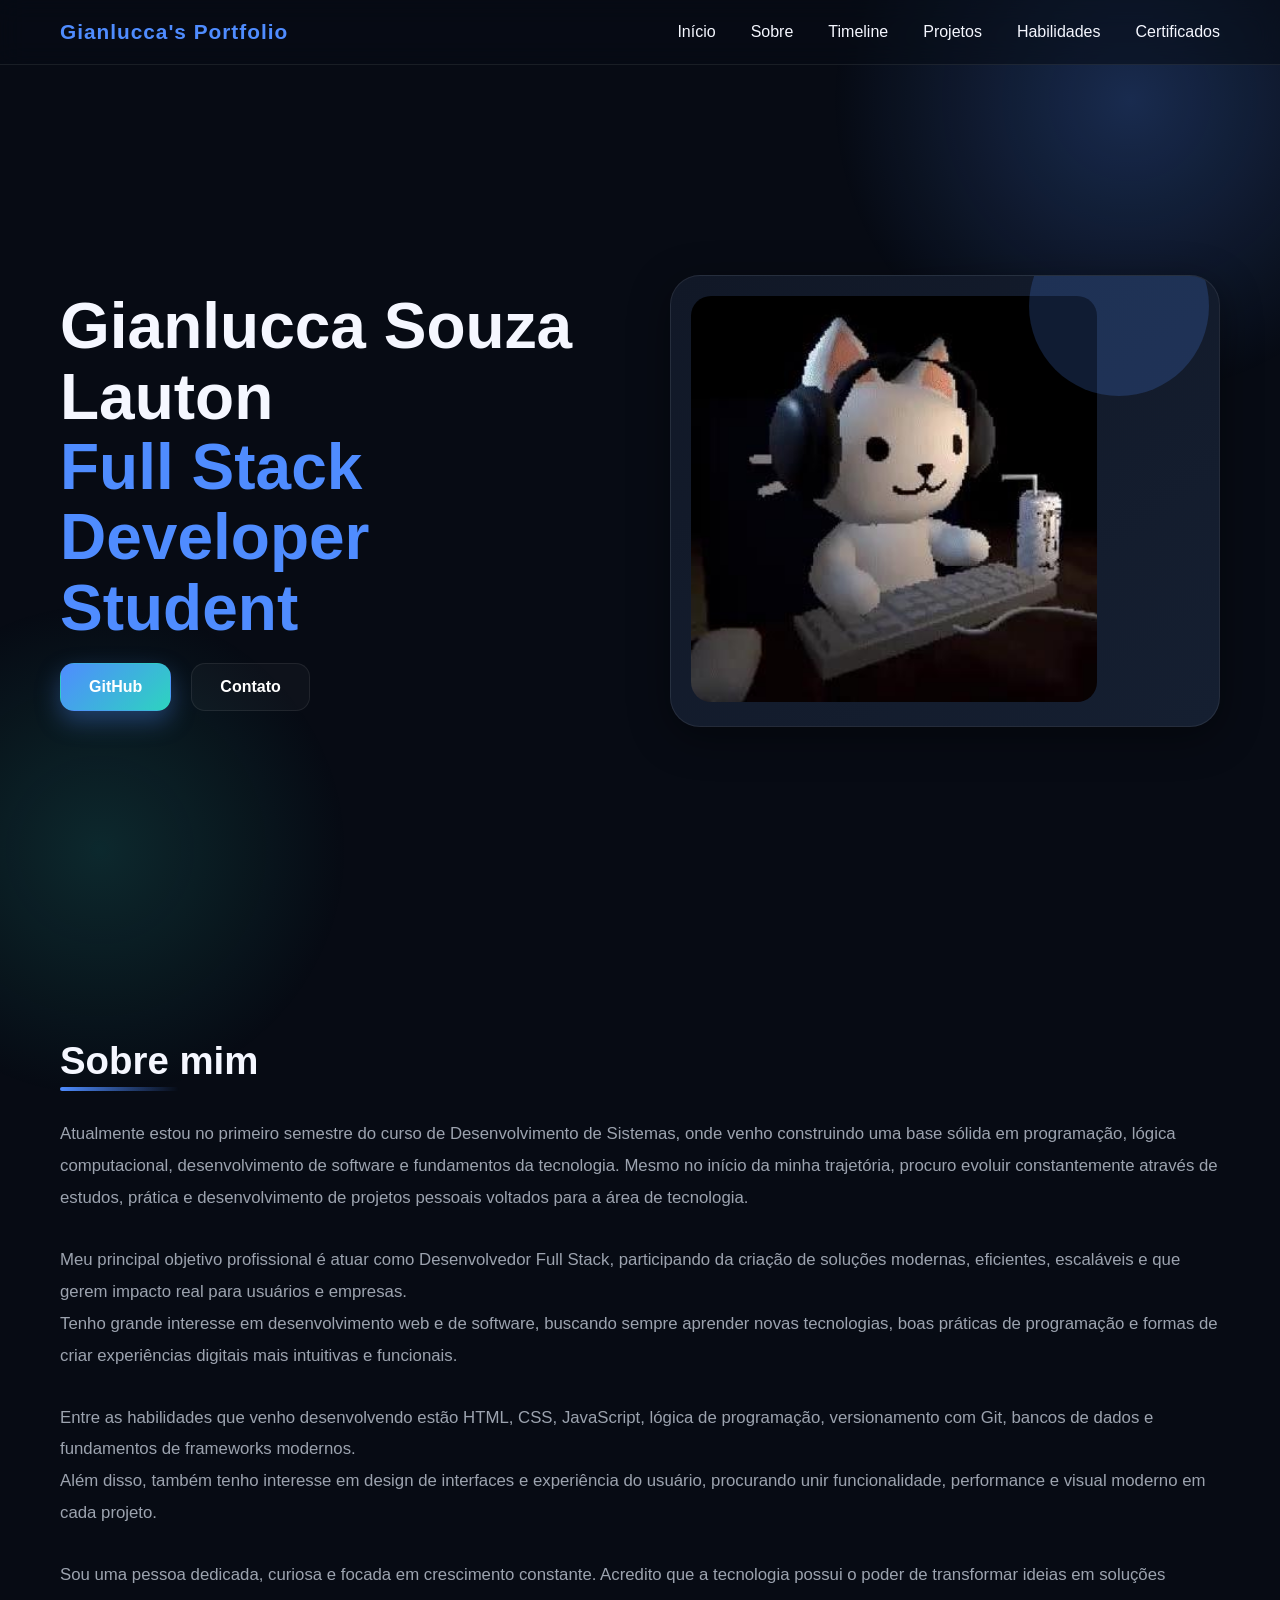
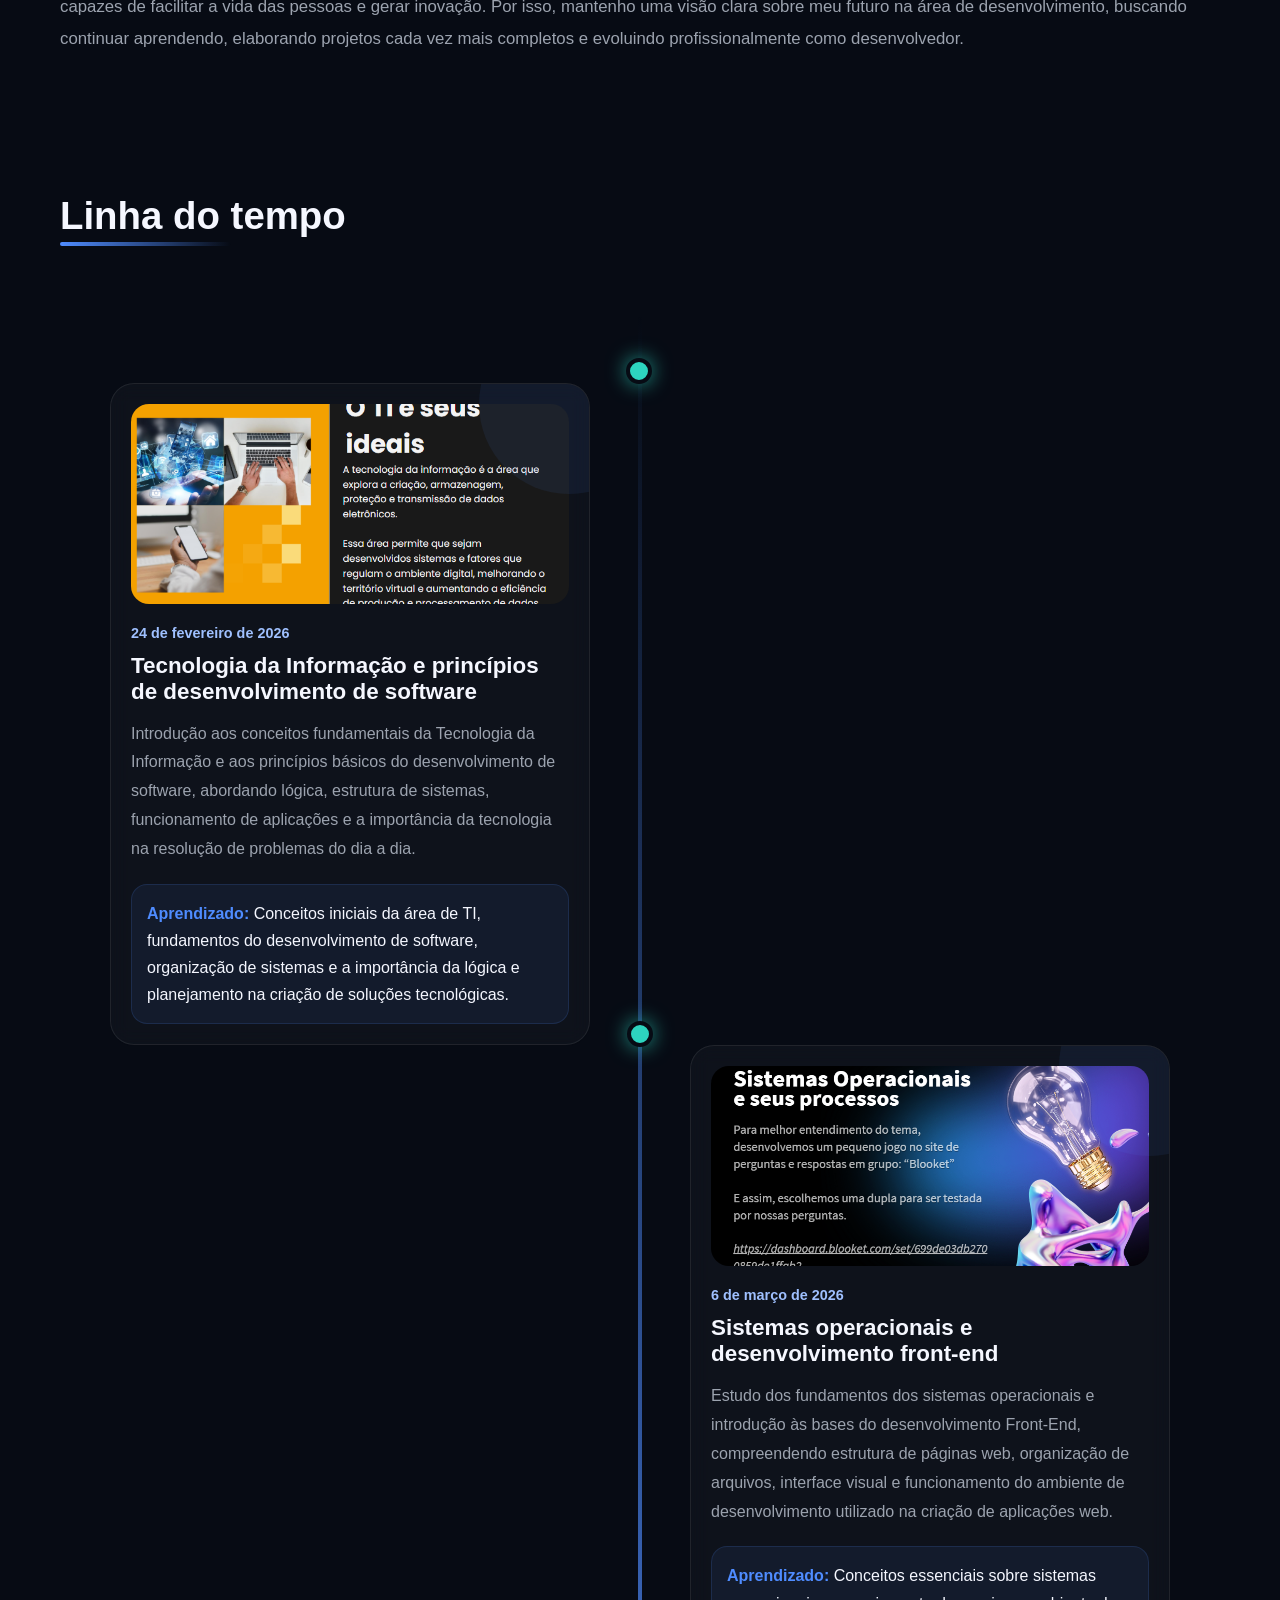
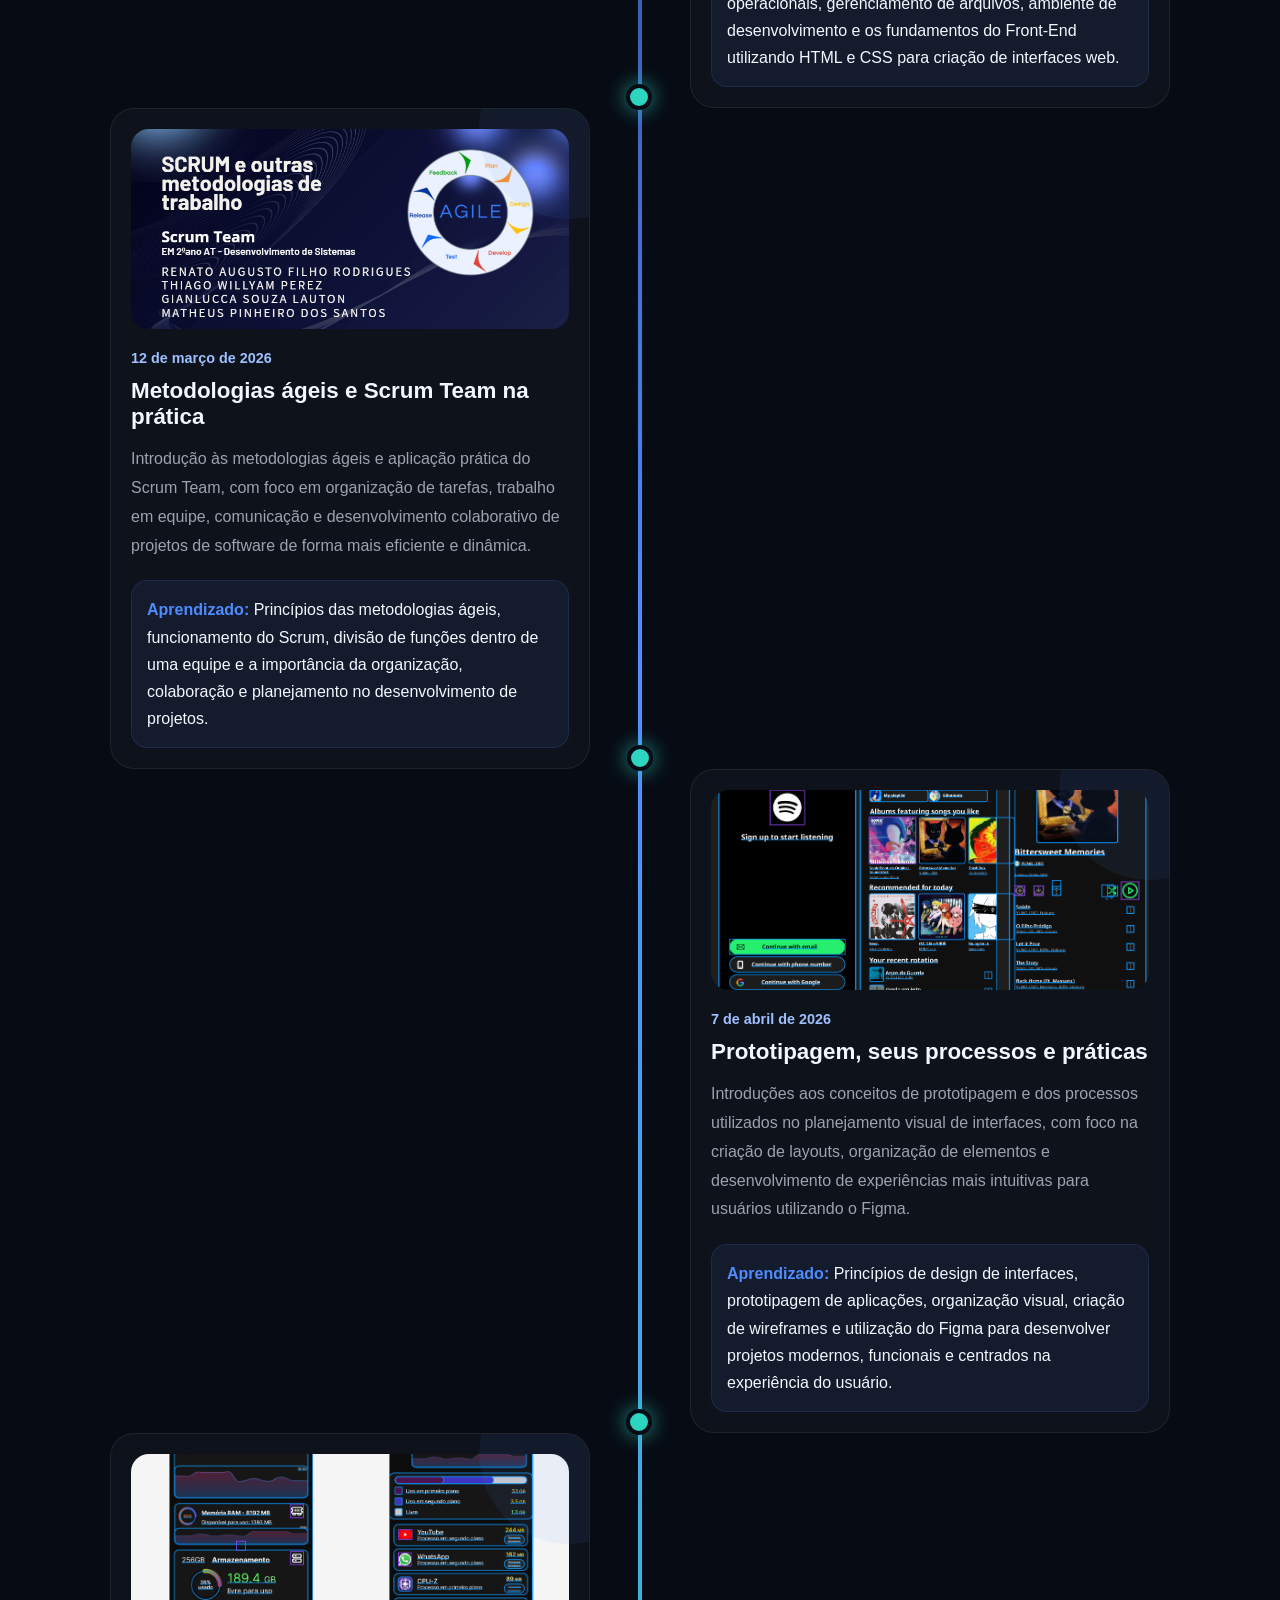
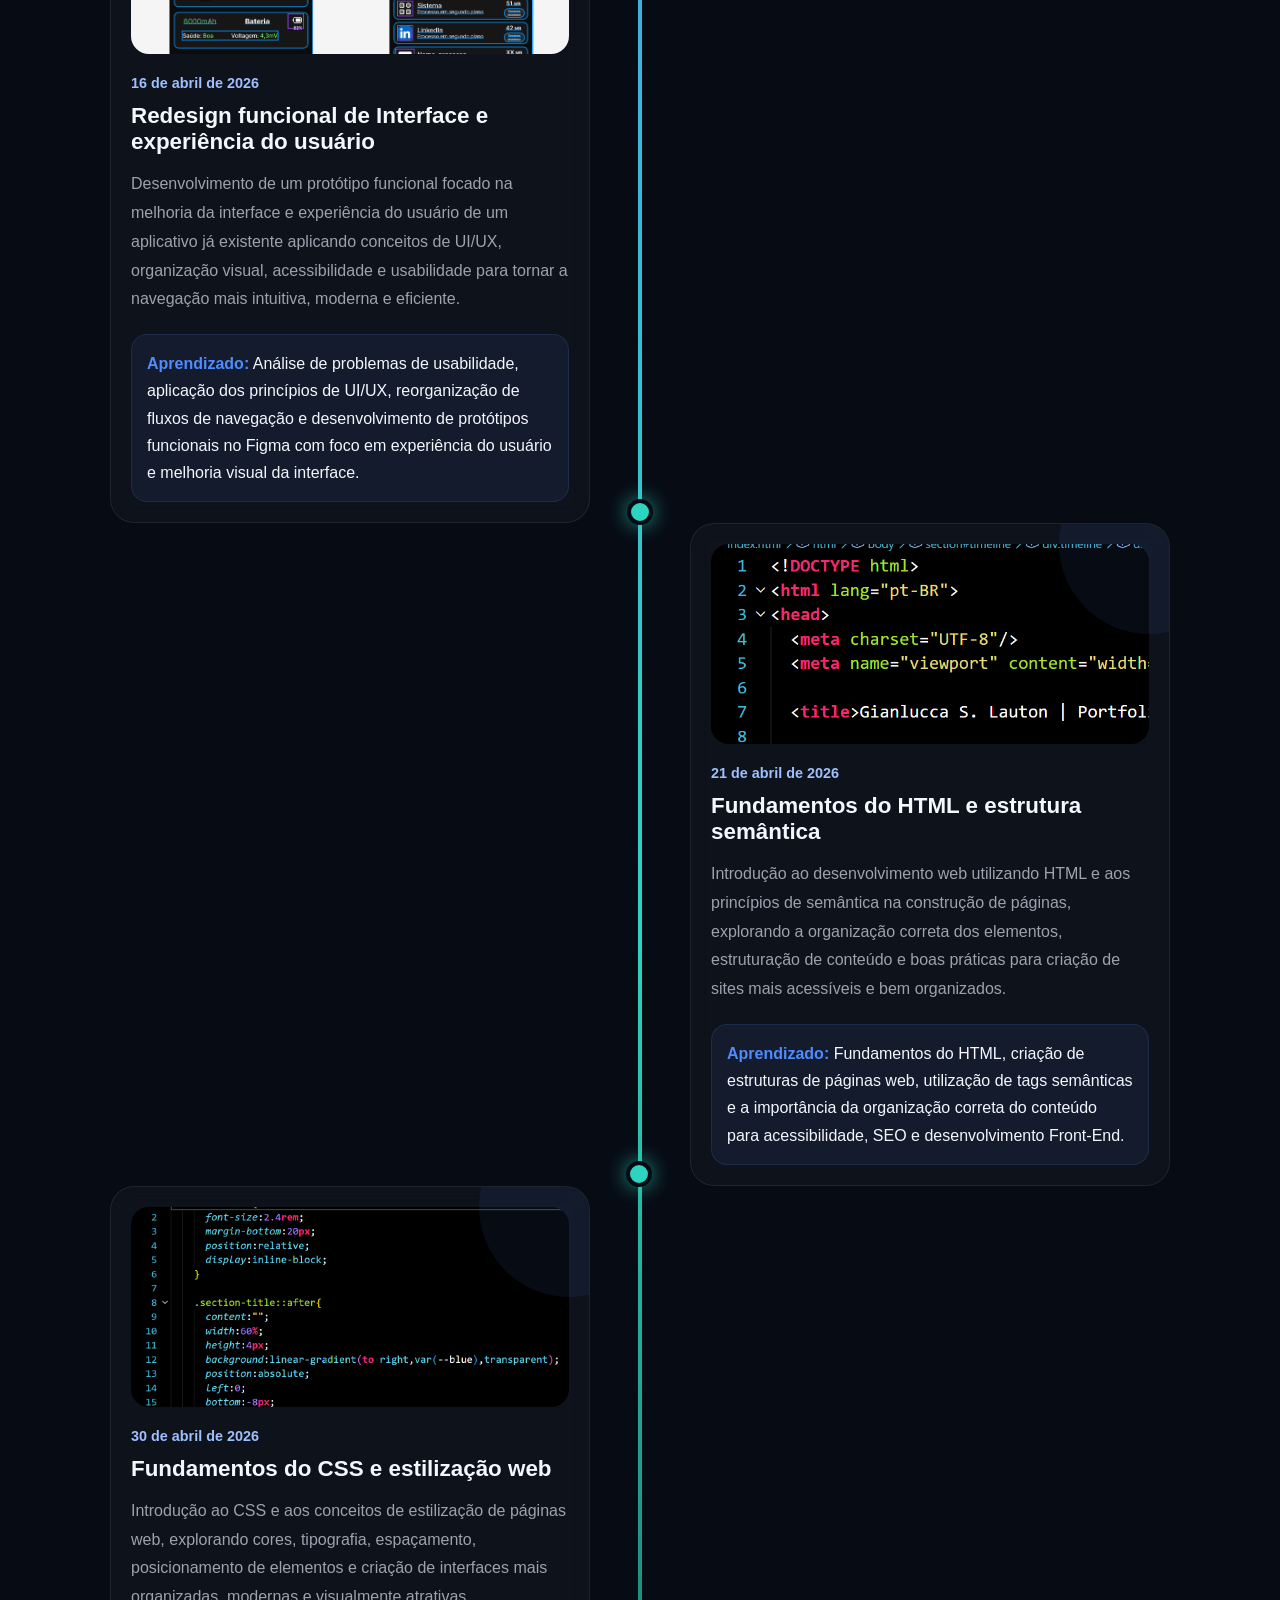
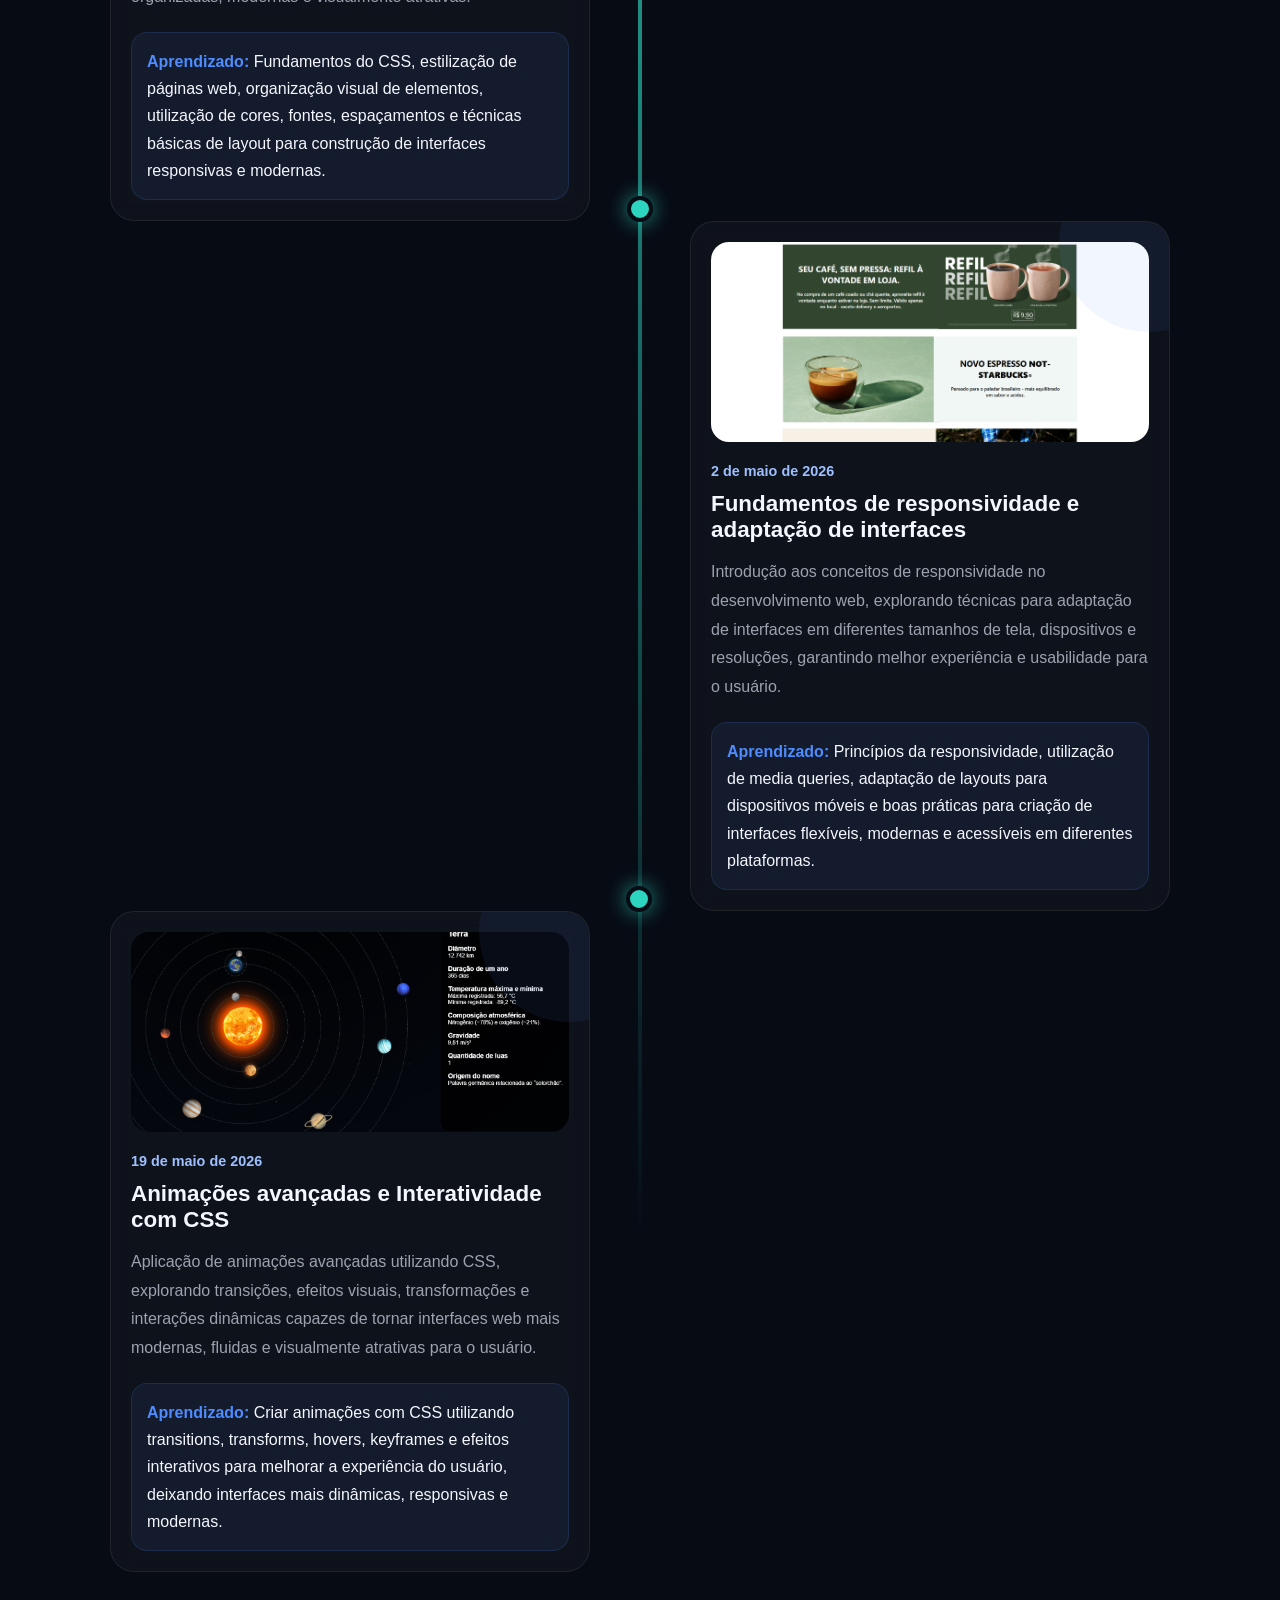
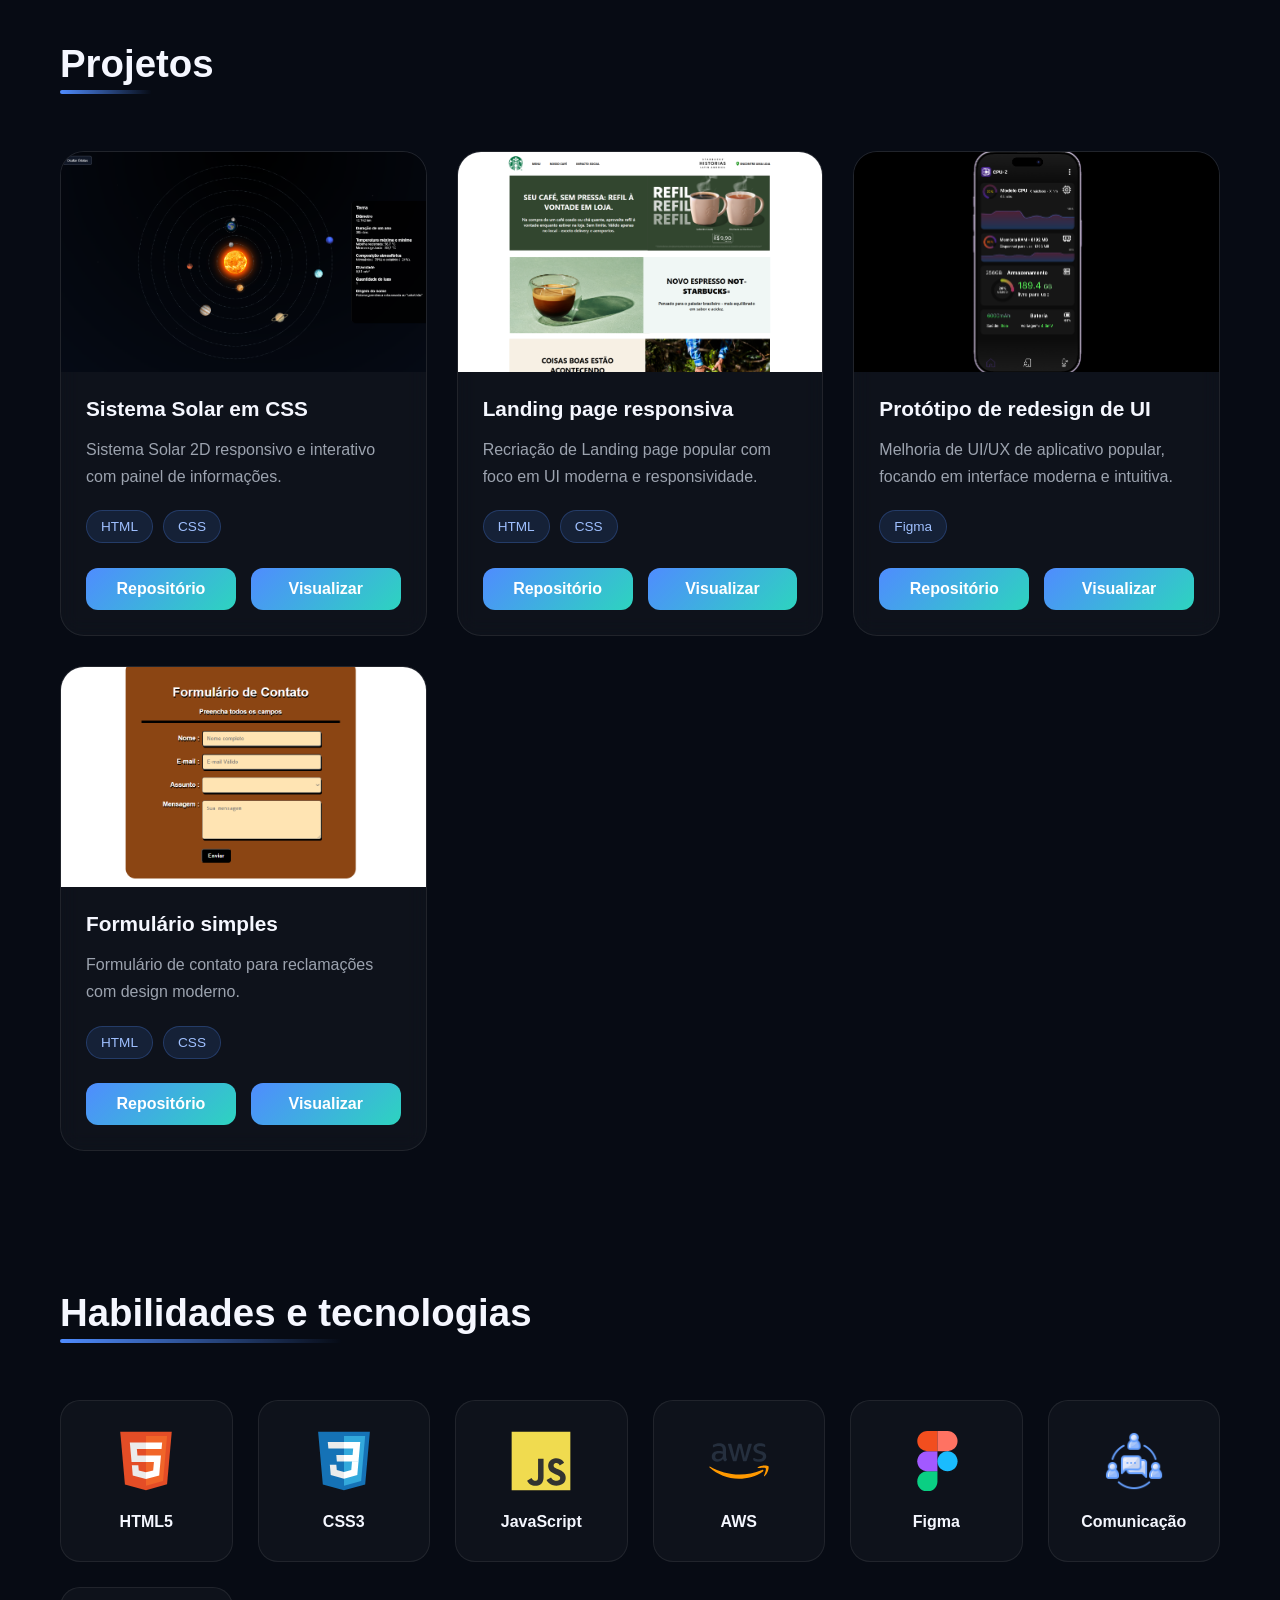
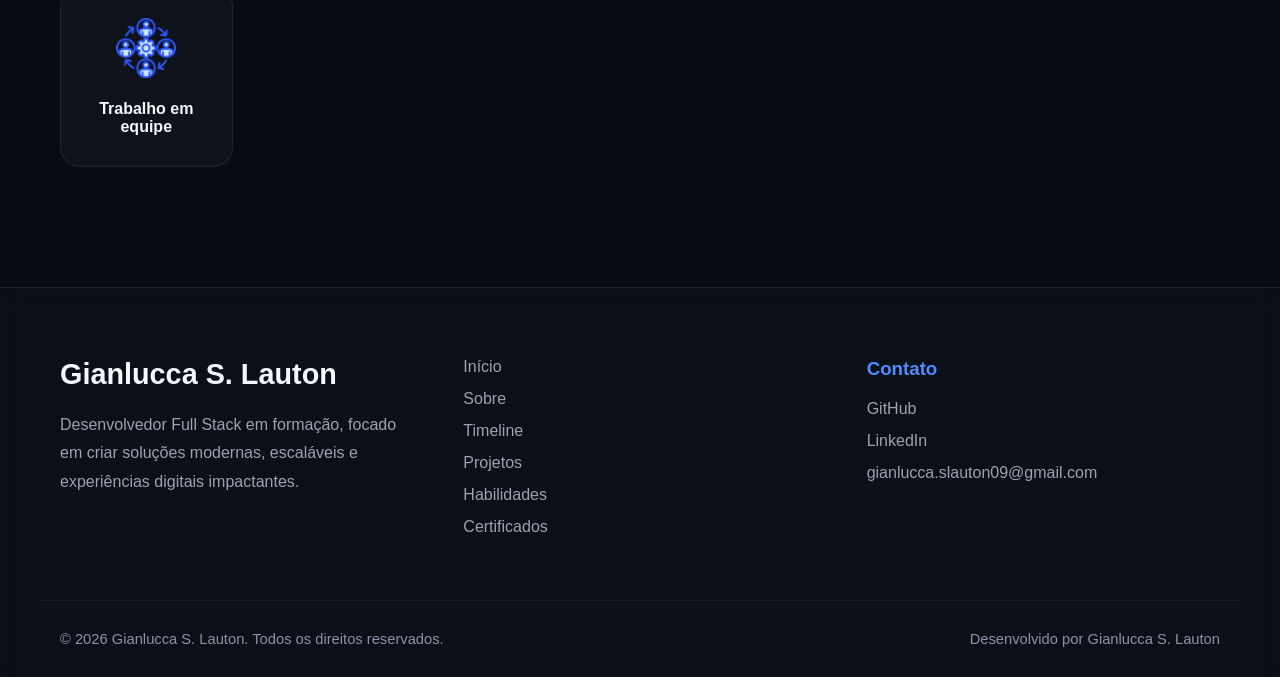
==== index.html @ 47b0300a "Add files via upload" ====
<!DOCTYPE html>
<html lang="pt-BR">
<head>
  <meta charset="UTF-8"/>
  <meta name="viewport" content="width=device-width, initial-scale=1.0" />

  <title>Gianlucca S. Lauton | Portfolio</title>


  <link rel="stylesheet" href="./css/style.css">

  <link rel="stylesheet" href="./css/about.css">
    <link rel="stylesheet" href="./css/animation.css">
      <link rel="stylesheet" href="./css/header.css">
        <link rel="stylesheet" href="./css/hero.css">
          <link rel="stylesheet" href="./css/timeline.css">
            <link rel="stylesheet" href="./css/footer.css">


  <link rel="shortcut icon" href="icons/favicon.ico" type="image/x-icon">


</head>
<body>

  <header>
    <nav>
      <div class="logo">Gianlucca's Portfolio</div>

      <div class="menu">
        <a href="#inicio">Início</a>
        <a href="#sobre">Sobre</a>
        <a href="#timeline">Timeline</a>
        <a href="#projetos">Projetos</a>
        <a href="#skills">Habilidades</a>
        <a href="./pages/certificates.html">Certificados</a>
      </div>

    </nav>

  </header>



  <section class="hero" id="inicio">

    <div class="hero-text">
      <h1>
        Gianlucca Souza Lauton
        <br>
        <span>Full Stack Developer Student</span>
      </h1>


      <div class="buttons">
        <a href="https://github.com/gianlucca-slauton" target="_blank" class="btn primary">GitHub</a>
        <a href="https://www.linkedin.com/in/gianlucca-souza-lauton" target="_blank" class="btn secondary">Contato</a>
      </div>
    </div>

    <div class="hero-card">
      <img src="./images/profile.jpg" alt="Profile">
    </div>

  </section>

 


  <section class="about" id="sobre">

    <h2 class="section-title">Sobre mim</h2>

    <p>
Atualmente estou no primeiro semestre do curso de Desenvolvimento de Sistemas,
onde venho construindo uma base sólida em programação, lógica computacional,
desenvolvimento de software e fundamentos da tecnologia.
Mesmo no início da minha trajetória, procuro evoluir constantemente através
de estudos, prática e desenvolvimento de projetos pessoais voltados para
a área de tecnologia.
</p>

<p>
Meu principal objetivo profissional é atuar como Desenvolvedor Full Stack,
participando da criação de soluções modernas, eficientes, escaláveis e que
gerem impacto real para usuários e empresas.
<br>
Tenho grande interesse em desenvolvimento web e de software, buscando sempre
aprender novas tecnologias, boas práticas de programação e formas de criar
experiências digitais mais intuitivas e funcionais.
</p>

<p>
Entre as habilidades que venho desenvolvendo estão HTML, CSS, JavaScript,
lógica de programação, versionamento com Git, bancos de dados e fundamentos
de frameworks modernos.
<br>
Além disso, também tenho interesse em design de interfaces e experiência
do usuário, procurando unir funcionalidade, performance e visual moderno
em cada projeto.
</p>

<p>
Sou uma pessoa dedicada, curiosa e focada em crescimento constante.
Acredito que a tecnologia possui o poder de transformar ideias em soluções
capazes de facilitar a vida das pessoas e gerar inovação.
Por isso, mantenho uma visão clara sobre meu futuro na área de desenvolvimento, buscando
continuar aprendendo, elaborando projetos cada vez mais completos
e evoluindo profissionalmente como desenvolvedor.
</p>

  </section>


<section id="timeline">

  <h2 class="section-title">Linha do tempo</h2>

  <div class="timeline">


    <!-- EVENTO 1 -->
    <div class="timeline-item left">

      <div class="timeline-content">

        <div class="timeline-image">
          <img src="./images/timeline-1.png" alt="Evento">
        </div>

        <span class="timeline-date">
          24 de fevereiro de 2026
        </span>

        <h3>
          Tecnologia da Informação e princípios de desenvolvimento de software
        </h3>

        <p>
    Introdução aos conceitos fundamentais da Tecnologia da Informação e aos
princípios básicos do desenvolvimento de software, abordando lógica,
estrutura de sistemas, funcionamento de aplicações e a importância da
tecnologia na resolução de problemas do dia a dia.
        </p>

        <div class="timeline-learned">
          <strong>Aprendizado:</strong>
          Conceitos iniciais da área de TI, fundamentos do
  desenvolvimento de software, organização de sistemas e a importância
  da lógica e planejamento na criação de soluções tecnológicas.
        </div>

      </div>

    </div>


    <!-- EVENTO 2 -->
    <div class="timeline-item right">

      <div class="timeline-content">

        <div class="timeline-image">
          <img src="./images/timeline-2.png" alt="Evento">
        </div>

        <span class="timeline-date">
          6 de março de 2026
        </span>

        <h3>
          Sistemas operacionais e desenvolvimento front-end
        </h3>

        <p>
Estudo dos fundamentos dos sistemas operacionais e introdução às bases do desenvolvimento Front-End, compreendendo estrutura de páginas web,
organização de arquivos, interface visual e funcionamento do ambiente de
desenvolvimento utilizado na criação de aplicações web.
        </p>

        <div class="timeline-learned">
          <strong>Aprendizado:</strong>
          Conceitos essenciais sobre sistemas operacionais, gerenciamento
  de arquivos, ambiente de desenvolvimento e os fundamentos do Front-End
  utilizando HTML e CSS para criação de interfaces web.
        </div>

      </div>

    </div>

    <!-- EVENTO 3 -->
    <div class="timeline-item left">

      <div class="timeline-content">

        <div class="timeline-image">
          <img src="./images/timeline-3.png" alt="Evento">
        </div>

        <span class="timeline-date">
          12 de março de 2026
        </span>

        <h3>
          Metodologias ágeis e Scrum Team na prática
        </h3>

        <p>
          Introdução às metodologias ágeis e aplicação prática do Scrum Team,
com foco em organização de tarefas, trabalho em equipe, comunicação e
desenvolvimento colaborativo de projetos de software de forma mais
eficiente e dinâmica.
        </p>

        <div class="timeline-learned">
          <strong>Aprendizado:</strong>
          Princípios das metodologias ágeis, funcionamento do Scrum,
  divisão de funções dentro de uma equipe e a importância da organização,
  colaboração e planejamento no desenvolvimento de projetos.
        </div>

      </div>

    </div>

    <!-- EVENTO 4 -->
    <div class="timeline-item right">

      <div class="timeline-content">

        <div class="timeline-image">
          <img src="./images/timeline-4.png" alt="Evento">
        </div>

        <span class="timeline-date">
          7 de abril de 2026
        </span>

        <h3>
          Prototipagem, seus processos e práticas
        </h3>

        <p>
          Introduções aos conceitos de prototipagem e dos processos utilizados no
planejamento visual de interfaces, com foco na criação de layouts,
organização de elementos e desenvolvimento de experiências mais intuitivas
para usuários utilizando o Figma.
        </p>

        <div class="timeline-learned">
          <strong>Aprendizado:</strong>
          Princípios de design de interfaces, prototipagem de aplicações,
  organização visual, criação de wireframes e utilização do Figma para
  desenvolver projetos modernos, funcionais e centrados na experiência
  do usuário.
        </div>

      </div>

    </div>

    <!-- EVENTO 5 -->
    <div class="timeline-item left">

      <div class="timeline-content">

        <div class="timeline-image">
          <img src="./images/timeline-5.png" alt="Evento">
        </div>

        <span class="timeline-date">
          16 de abril de 2026
        </span>

        <h3>
          Redesign funcional de Interface e experiência do usuário
        </h3>

        <p>
Desenvolvimento de um protótipo funcional focado na melhoria da interface e experiência do usuário de um aplicativo já existente aplicando conceitos
de UI/UX, organização visual, acessibilidade e usabilidade para tornar a
navegação mais intuitiva, moderna e eficiente.
        </p>

        <div class="timeline-learned">
          <strong>Aprendizado:</strong>
Análise de problemas de usabilidade, aplicação dos princípios de UI/UX,
reorganização de fluxos de navegação e desenvolvimento de protótipos funcionais no Figma com foco em experiência do usuário e melhoria visual da interface.
        </div>

      </div>

    </div>

    <!-- EVENTO 6 -->
    <div class="timeline-item right">

      <div class="timeline-content">

        <div class="timeline-image">
          <img src="./images/timeline-6.png" alt="Evento">
        </div>

        <span class="timeline-date">
          21 de abril de 2026
        </span>

        <h3>
          Fundamentos do HTML e estrutura semântica
        </h3>

        <p>
    Introdução ao desenvolvimento web utilizando HTML e aos princípios de
semântica na construção de páginas, explorando a organização correta
dos elementos, estruturação de conteúdo e boas práticas para criação
de sites mais acessíveis e bem organizados.
        </p>

        <div class="timeline-learned">
          <strong>Aprendizado:</strong>
      Fundamentos do HTML, criação de estruturas de páginas web,
  utilização de tags semânticas e a importância da organização correta
  do conteúdo para acessibilidade, SEO e desenvolvimento Front-End.
        </div>

      </div>

    </div>

    <!-- EVENTO 7 -->
    <div class="timeline-item left">

      <div class="timeline-content">

        <div class="timeline-image">
          <img src="./images/timeline-7.png" alt="Evento">
        </div>

        <span class="timeline-date">
          30 de abril de 2026
        </span>

        <h3>
          Fundamentos do CSS e estilização web
        </h3>

        <p>
          Introdução ao CSS e aos conceitos de estilização de páginas web,
explorando cores, tipografia, espaçamento, posicionamento de elementos
e criação de interfaces mais organizadas, modernas e visualmente atrativas.
        </p>

        <div class="timeline-learned">
          <strong>Aprendizado:</strong>
          Fundamentos do CSS, estilização de páginas web,
  organização visual de elementos, utilização de cores, fontes,
  espaçamentos e técnicas básicas de layout para construção de
  interfaces responsivas e modernas.
        </div>

      </div>

    </div>

    <!-- EVENTO 8 -->
    <div class="timeline-item right">

      <div class="timeline-content">

        <div class="timeline-image">
          <img src="./images/timeline-8.png" alt="Evento">
        </div>

        <span class="timeline-date">
          2 de maio de 2026
        </span>

        <h3>
          Fundamentos de responsividade e adaptação de interfaces
        </h3>

        <p>
          Introdução aos conceitos de responsividade no desenvolvimento web,
explorando técnicas para adaptação de interfaces em diferentes tamanhos
de tela, dispositivos e resoluções, garantindo melhor experiência e
usabilidade para o usuário.
        </p>

        <div class="timeline-learned">
          <strong>Aprendizado:</strong>
          Princípios da responsividade, utilização de media queries,
  adaptação de layouts para dispositivos móveis e boas práticas para
  criação de interfaces flexíveis, modernas e acessíveis em diferentes
  plataformas.
        </div>

      </div>

    </div>

  </div>


  <div class="timeline-item left">

      <div class="timeline-content">

        <div class="timeline-image">
          <img src="./images/timeline-9.png" alt="Evento">
        </div>

        <span class="timeline-date">
          19 de maio de 2026
        </span>

        <h3>
          Animações avançadas e Interatividade com CSS
        </h3>

        <p>
          Aplicação de animações avançadas utilizando CSS, explorando
transições, efeitos visuais, transformações e interações dinâmicas
capazes de tornar interfaces web mais modernas, fluidas e visualmente
atrativas para o usuário.
        </p>

        <div class="timeline-learned">
          <strong>Aprendizado:</strong>
        Criar animações com CSS utilizando transitions, transforms, hovers,
  keyframes e efeitos interativos para melhorar a experiência do usuário,
  deixando interfaces mais dinâmicas, responsivas e modernas.
        </div>

      </div>

    </div>

</section>







<section id="projetos">

  <h2 class="section-title">Projetos</h2>

  <div class="projects-grid">

    <!-- CARD 1 -->
    <div class="project-card">

      <div class="project-image">
        <img src="./images/sistema-solar.png" alt="Projeto">
      </div>

      <div class="project-content">
        <h3>Sistema Solar em CSS</h3>

        <p>
          Sistema Solar 2D responsivo e interativo com painel de informações.
        </p>

        <div class="project-tags">
          <span>HTML</span>
          <span>CSS</span>
        </div>

        <div class="project-buttons">
          <a href="https://github.com/gianlucca-slauton/interactive-solar-system-html-css" target="_blank">Repositório</a>
          <a href="https://gianlucca-slauton.github.io/interactive-solar-system-html-css/" target="_blank">Visualizar</a>
        </div>
      </div>

    </div>

    <!-- CARD 2 -->
    <div class="project-card">

      <div class="project-image">
        <img src="./images/landpage.png" alt="Projeto">
      </div>

      <div class="project-content">
        <h3>Landing page responsiva</h3>

        <p>
          Recriação de Landing page popular com foco em UI moderna e responsividade.
        </p>

        <div class="project-tags">
          <span>HTML</span>
          <span>CSS</span>
        </div>

        <div class="project-buttons">
          <a href="https://github.com/gianlucca-slauton/responsive-practice-landingpage-starbucks" target="_blank">Repositório</a>
          <a href="https://gianlucca-slauton.github.io/responsive-practice-landingpage-starbucks/" target="_blank">Visualizar</a>
        </div>
      </div>

    </div>

    <!-- CARD 3 -->
    <div class="project-card">

      <div class="project-image">
        <img src="./images/prototype.png" alt="Projeto">
      </div>

      <div class="project-content">
        <h3>Protótipo de redesign de UI</h3>

        <p>
          Melhoria de UI/UX de aplicativo popular, focando em interface moderna e intuitiva.
        </p>

        <div class="project-tags">

          <span>Figma</span>
        </div>

        <div class="project-buttons">
          <a href="https://github.com/gianlucca-slauton/figma-redesign-ux-cpuz-concept" target="_blank">Repositório</a>
          <a href="https://www.figma.com/proto/5Cjsw9yUqAnfqUIAmeeuTy/Recriação-CPU-Z" target="_blank">Visualizar</a>
        </div>
      </div>

    </div>


    <!-- CARD 4 -->
    <div class="project-card">

      <div class="project-image">
        <img src="./images/form.png" alt="Projeto">
      </div>

      <div class="project-content">
        <h3>Formulário simples</h3>

        <p>
          Formulário de contato para reclamações com design moderno.
        </p>

        <div class="project-tags">

          <span>HTML</span>
          <span>CSS</span>
        </div>

        <div class="project-buttons">
          <a href="https://github.com/gianlucca-slauton/formulary-exercise" target="_blank">Repositório</a>
          <a href="https://gianlucca-slauton.github.io/formulary-exercise/" target="_blank">Visualizar</a>
        </div>
      </div>

    </div>

  </div>

</section>

  


  <section id="skills">

    <h2 class="section-title">Habilidades e tecnologias</h2>

    <div class="skills-grid">

      <div class="skill-card">
        <img src="./assets/html5.svg">
        <h3>HTML5</h3>
      </div>

      <div class="skill-card">
        <img src="./assets/css3.svg">
        <h3>CSS3</h3>
      </div>

      <div class="skill-card">
        <img src="./assets/javascript.svg">
        <h3>JavaScript</h3>
      </div>

    
      <div class="skill-card">
        <img src="./assets/aws.svg">
        <h3>AWS</h3>
      </div>

      <div class="skill-card">
        <img src="./assets/figma.svg">
        <h3>Figma</h3>
      </div>

      <div class="skill-card">
        <img src="./assets/communication.png">
        <h3>Comunicação</h3>
      </div>

      <div class="skill-card">
        <img src="./assets/teamwork.png">
        <h3>Trabalho em equipe</h3>
      </div>

    </div>

  </section>



  <!-- FOOTER -->

<footer class="footer">

  <div class="footer-container">

    <!-- ESQUERDA -->

    <div class="footer-brand">

      <h2>
        Gianlucca S. Lauton
      </h2>

      <p>
        Desenvolvedor Full Stack em formação,
        focado em criar soluções modernas,
        escaláveis e experiências digitais
        impactantes.
      </p>

    </div>

    <!-- LINKS -->

    <div class="footer-links">


      <a href="#inicio">Início</a>
      <a href="#sobre">Sobre</a>
      <a href="#timeline">Timeline</a>
      <a href="#projetos">Projetos</a>
      <a href="#skills">Habilidades</a>
      <a href="./pages/certificates.html">Certificados</a>

    </div>

    <!-- CONTATO -->

    <div class="footer-contact">

      <h3>
        Contato
      </h3>

      <a href="https://github.com/gianlucca-slauton" target="_blank">
        GitHub
      </a>

      <a href="https://www.linkedin.com/in/gianlucca-souza-lauton/" target="_blank">
        LinkedIn
      </a>

      <a href="mailto:gianlucca.slauton09@gmail.com" target="_blank">
        gianlucca.slauton09@gmail.com
      </a>


    </div>

  </div>

  <!-- COPYRIGHT -->

  <div class="footer-bottom">

    <p>
      © 2026 Gianlucca S. Lauton.
      Todos os direitos reservados.
    </p>

    <p>
      Desenvolvido por Gianlucca S. Lauton
    </p>

  </div>

</footer>


</body>
</html>
---- css/style.css ----
*{
      margin:0;
      padding:0;
      box-sizing:border-box;
      scroll-behavior:smooth;
  
    }

    body{
      scroll-behavior:smooth;
    }

    :root{
      --bg:#070b14;
      --card:#111827;
      --card2:#151f31;
      --text:#f5f7ff;
      --gray:#9ca3af;
      --blue:#4f8cff;
      --cyan:#2dd4bf;
      --border:#ffffff14;
      --shadow:0 10px 40px #00000066;
    }

    body{
      font-family: Arial, Helvetica, sans-serif;
      background: var(--bg);
      color: var(--text);
      overflow-x:hidden;
    }




    




    /* RESPONSIVE */

    @media(max-width:900px){

      .hero{
        grid-template-columns:1fr !important;
      }

      .hero-text h1{
        margin-top:20%;
        font-size:2.5rem !important;
      }

      .menu{
        gap:5% !important;
        font-size:.8rem !important;
      }

     .logo{
        display:none;
      }


        .timeline{
    width:100%;
    display:flex;
    flex-direction:column;
    align-items:center;
    gap:22px;
    position:relative;
    padding:20px 0;
  }

  /* linha no fundo */
  .timeline::before{
    content:"";
    position:absolute;
    top:0;
    left:50%;
    transform:translateX(-50%);
    width:2px;
    height:100%;
    background:linear-gradient(
      to bottom,
      transparent,
      var(--blue),
      var(--cyan),
      transparent
    );
    opacity:.5;
    z-index:0;
  }

  /* RESET TOTAL DOS ITEMS */
  .timeline-item,
  .timeline-item.left,
  .timeline-item.right{
    position:relative;
    width:100%;
    left:0 !important;
    padding:0;
    margin:0;
    display:flex;
    justify-content:center;
  }

  /* remove bolinhas antigas */
  .timeline-item::after{
    display:none !important;
  }

  /* CARD */
  .timeline-content{
    width:min(92%, 420px);
    padding:18px;
    border-radius:18px;
    position:relative;
    z-index:2;

    background:rgba(255,255,255,.04);
    border:1px solid rgba(255,255,255,.08);

    backdrop-filter:blur(10px);

    overflow:hidden;
  }

  /* imagem */
  .timeline-image{
    width:100%;
    height:140px;
    border-radius:14px;
    overflow:hidden;
    margin-bottom:15px;
  }

  .timeline-image img{
    width:100%;
    height:100%;
    object-fit:cover;
    display:block;
  }

  /* data */
  .timeline-date{
    font-size:.75rem;
    display:block;
    margin-bottom:10px;
  }

  /* titulo */
  .timeline-content h3{
    font-size:1.1rem;
    line-height:1.3;
    margin-bottom:12px;

    word-break:break-word;
  }

  /* descrição */
  .timeline-content p{
    font-size:.92rem;
    line-height:1.6;
    margin-bottom:15px;

    word-break:break-word;
  }

  /* aprendido */
  .timeline-learned{
    padding:12px;
    font-size:.88rem;
    line-height:1.5;
    border-radius:14px;
  }
    }
---- css/about.css ----
.section-title{
      font-size:2.4rem;
      margin-bottom:5px;
      padding-top:12%;
      position:relative;
      display:inline-block;
    }

    .section-title::after{
      content:"";
      width:60%;
      height:4px;
      background:linear-gradient(to right,var(--blue),transparent);
      position:absolute;
      left:0;
      bottom:-8px;
      border-radius:20px;
    }

    .about p{
      color:var(--gray);
      line-height:1.9;
      margin-top:30px;
      font-size:1.05rem;
    }

    /* PROJETOS */


.projects-grid{
  margin-top:60px;
  display:grid;
  grid-template-columns:repeat(auto-fit,minmax(320px,1fr));
  gap:30px;
}

.project-card{
  background:#ffffff08;
  border:1px solid var(--border);
  border-radius:24px;
  overflow:hidden;
  transition:.4s;
  position:relative;
  backdrop-filter:blur(10px);
}

.project-card:hover{
  transform:translateY(-12px);
  border-color:#4f8cff73;
  box-shadow:0 20px 40px #00000059;
}

.project-image{
  overflow:hidden;
  height:220px;
}

.project-image img{
  width:100%;
  height:100%;
  object-fit:cover;
  transition:.5s;
}

.project-card:hover img{
  transform:scale(1.08);
}

.project-content{
  padding:25px;
}

.project-content h3{
  margin-bottom:15px;
  font-size:1.3rem;
}

.project-content p{
  color:var(--gray);
  line-height:1.7;
  margin-bottom:20px;
}

.project-tags{
  display:flex;
  flex-wrap:wrap;
  gap:10px;
  margin-bottom:25px;
}

.project-tags span{
  background:#4f8cff1f;
  border:1px solid #4f8cff40;
  color:#9fc0ff;
  padding:8px 14px;
  border-radius:999px;
  font-size:.85rem;
}

.project-buttons{
  display:flex;
  gap:15px;
}

.project-buttons a{
  flex:1;
  text-align:center;
  padding:12px;
  border-radius:12px;
  text-decoration:none;
  color:#ffffff;
  font-weight:700;
  transition:.3s;
  background:linear-gradient(135deg,var(--blue),var(--cyan));
}

.project-buttons a:hover{
  transform:translateY(-4px);
}


    /* SKILLS */

    .skills-grid{
      margin-top:60px;
      display:grid;
      grid-template-columns:repeat(auto-fit,minmax(150px,1fr));
      gap:25px;
    }

    .skill-card{
      background:#ffffff08;
      border:1px solid var(--border);
      border-radius:20px;
      padding:30px 20px;
      text-align:center;
      transition:.35s;
      position:relative;
      overflow:hidden;
    }

    .skill-card::before{
      content:"";
      position:absolute;
      width:100%;
      height:100%;
      background:linear-gradient(135deg, rgba(79,140,255,.1), transparent);
      left:-100%;
      top:0;
      transition:.5s;
    }

    .skill-card:hover::before{
      left:0;
    }

    .skill-card:hover{
      transform:translateY(-10px);
      border-color:#4f8cff80;
    }

    .skill-card img{
      width:60px;
      height:60px;
      margin-bottom:18px;
    }

    .skill-card h3{
      font-size:1rem;
    }
---- css/animation.css ----
body::before{
      content:"";
      position:fixed;
      width:600px;
      height:600px;
      background: radial-gradient(circle, #4f8cff40 0%, transparent 70%);
      top:-200px;
      right:-150px;
      z-index:-1;
      animation: float 8s ease-in-out infinite;
    }

    body::after{
      content:"";
      position:fixed;
      width:500px;
      height:500px;
      background: radial-gradient(circle, #2dd4bf26 0%, transparent 70%);
      bottom:-200px;
      left:-150px;
      z-index:-1;
      animation: float2 10s ease-in-out infinite;
    }

    @keyframes float{
      0%,100%{
        transform:translateY(0px);
      }
      50%{
        transform:translateY(40px);
      }
    }

    @keyframes float2{
      0%,100%{
        transform:translateY(0px);
      }
      50%{
        transform:translateY(-40px);
      }
    }





    @keyframes floatingCard{
      0%,100%{
        transform:translateY(0px);
      }
      50%{
        transform:translateY(-12px);
      }
    }

    @keyframes fadeUp{
      from{
        opacity:0;
        transform:translateY(40px);
      }
      to{
        opacity:1;
        transform:translateY(0px);
      }
    }
---- css/header.css ----
header{
      width:100%;
      position:fixed;
      top:0;
      left:0;
      backdrop-filter: blur(12px);
      background: #070b148c;
      border-bottom:1px solid var(--border);
      z-index:1000;
    }

    nav{
      max-width:1200px;
      margin:auto;
      padding:20px;
      display:flex;
      align-items:center;
      justify-content:space-between;
    }

    .logo{
      font-size:1.3rem;
      font-weight:800;
      color:var(--blue);
      letter-spacing:1px;
    }

    .menu{
      display:flex;
      gap:35px;
    }

    .menu a{
      color:var(--text);
      text-decoration:none;
      position:relative;
      transition:.3s;
    }

    .menu a::after{
      content:"";
      position:absolute;
      left:0;
      bottom:-6px;
      width:0%;
      height:2px;
      background:var(--cyan);
      transition:.3s;
    }

    .menu a:hover::after{
      width:100%;
    }

    section{
      max-width:1200px;
      margin:auto;
      padding:0px 20px;
    }
---- css/hero.css ----
.hero{
      min-height:100vh;
      display:grid;
      grid-template-columns:1fr 1fr;
      align-items:center;
      gap:60px;
      padding-top:8%;
    }

    .hero-text{
      animation: fadeUp 1s ease;
    }

    .hero-text h1{
      font-size:4rem;
      line-height:1.1;
      margin-bottom:20px;
    }

    .hero-text span{
      color:var(--blue);
    }

    .hero-text p{
      color:var(--gray);
      font-size:1.05rem;
      line-height:1.8;
      margin-bottom:35px;
    }

    .buttons{
      display:flex;
      gap:20px;
      flex-wrap:wrap;
    }

    .btn{
      padding:14px 28px;
      border-radius:14px;
      text-decoration:none;
      font-weight:700;
      transition:.35s;
      border:1px solid transparent;
    }

    .primary{
      background:linear-gradient(135deg,var(--blue),var(--cyan));
      color:#ffffff;
      box-shadow:0 10px 25px #4f8cff59;
    }

    .primary:hover{
      transform:translateY(-5px) scale(1.03);
    }

    .secondary{
      border:1px solid var(--border);
      color:#ffffff;
      background:#ffffff08;
    }

    .secondary:hover{
      border-color:var(--blue);
      transform:translateY(-5px);
    }

    .hero-card{
      background:linear-gradient(145deg,var(--card),var(--card2));
      border:1px solid var(--border);
      border-radius:30px;
      padding:20px;
      box-shadow:var(--shadow);
      position:relative;
      overflow:hidden;
      animation: floatingCard 5s ease-in-out infinite;
    }

    .hero-card::before{
      content:"";
      position:absolute;
      width:180px;
      height:180px;
      background:#4f8cff33;
      border-radius:50%;
      top:-60px;
      right:10px;
    }

    .hero-card img{
      width:80%;
      border-radius:20px;
      transition:.4s;
    }

    .hero-card img:hover{
      transform:scale(1.04);
    }
---- css/timeline.css ----
.timeline *{
  min-width:0;
}

.timeline{
  position:relative;
  margin-top:70px;
  padding:0 0;
}

.timeline::before{
  content:"";
  position:absolute;
  left:50%;
  top:0;
  width:4px;
  height:105%;
  background:linear-gradient(
    to bottom,
    transparent,
    var(--blue),
    var(--cyan),
    transparent
  );
  transform:translateX(-50%);
  border-radius:999px;
}

.timeline-item{
  width:50%;
  position:relative;
  padding:6% 50px;
  margin-bottom:-12%;
}

.timeline-item.left{
  left:0;
}

.timeline-item.right{
  left:50%;
}

.timeline-content{
  background:#ffffff08;
  border:1px solid var(--border);
  border-radius:24px;
  padding:20px;
  backdrop-filter:blur(10px);
  position:relative;
  overflow:hidden;
  transition:.4s;
}

.timeline-content:hover{
  transform:translateY(-8px);
  border-color:#4f8cff73;
  box-shadow:0 20px 40px #00000059;
}

.timeline-content::before{
  content:"";
  position:absolute;
  width:180px;
  height:180px;
  background:#4f8cff14;
  border-radius:50%;
  top:-70px;
  right:-70px;
}

.timeline-item::after{
  content:"";
  position:absolute;
  top:45px;
  width:18px;
  height:18px;
  background:var(--cyan);
  border:4px solid var(--bg);
  border-radius:50%;
  z-index:2;
  box-shadow:0 0 20px #2dd4bfb3;
}

.timeline-item.left::after{
  right:-12px;
}

.timeline-item.right::after{
  left:-13px;
}

.timeline-image{
  width:100%;
  height:200px;
  overflow:hidden;
  border-radius:18px;
  margin-bottom:20px;
}

.timeline-image img{
  width:100%;
  height:100%;
  object-fit:cover;
  transition:.5s;
}

.timeline-content:hover img{
  transform:scale(1.05);
}

.timeline-date{
  display:inline-block;
  margin-bottom:12px;
  color:#9fc0ff;
  font-size:.9rem;
  font-weight:700;
}

.timeline-content h3{
  margin-bottom:15px;
  font-size:1.4rem;
}

.timeline-content p{
  color:var(--gray);
  line-height:1.8;
  margin-bottom:20px;
}

.timeline-learned{
  padding:15px;
  border-radius:16px;
  background:#4f8cff14;
  border:1px solid #4f8cff26;
  line-height:1.7;
}

.timeline-learned strong{
  color:var(--blue);
}
---- css/footer.css ----
.footer{
  margin-top:120px;

  border-top:1px solid var(--border);

  background:#ffffff05;

  backdrop-filter:blur(10px);
}

.footer-container{
  max-width:1200px;

  margin:auto;
  padding:70px 20px 50px;

  display:grid;
  grid-template-columns:repeat(auto-fit,minmax(250px,1fr));

  gap:50px;
}

.footer h2{
  font-size:1.8rem;
  margin-bottom:20px;
}

.footer h3{
  margin-bottom:20px;
  color:var(--blue);
}

.footer p{
  color:var(--gray);
  line-height:1.8;
}

.footer-links,
.footer-contact{
  display:flex;
  flex-direction:column;
}

.footer-links a,
.footer-contact a{
  color:var(--gray);

  text-decoration:none;

  margin-bottom:14px;

  transition:.3s;
}

.footer-links a:hover,
.footer-contact a:hover{
  color:#ffffff;
  transform:translateX(6px);
}

/* BOTTOM */

.footer-bottom{
  border-top:1px solid #ffffff0f;

  padding:25px 20px;

  display:flex;
  justify-content:space-between;
  align-items:center;
  flex-wrap:wrap;

  gap:15px;

  max-width:1200px;
  margin:auto;
}

.footer-bottom p{
  color:#8b93a7;
  font-size:.92rem;
}

/* RESPONSIVO */

@media(max-width:768px){

  .footer-container{
    gap:35px;
  }

  .footer-bottom{
    flex-direction:column;
    text-align:center;
  }

}
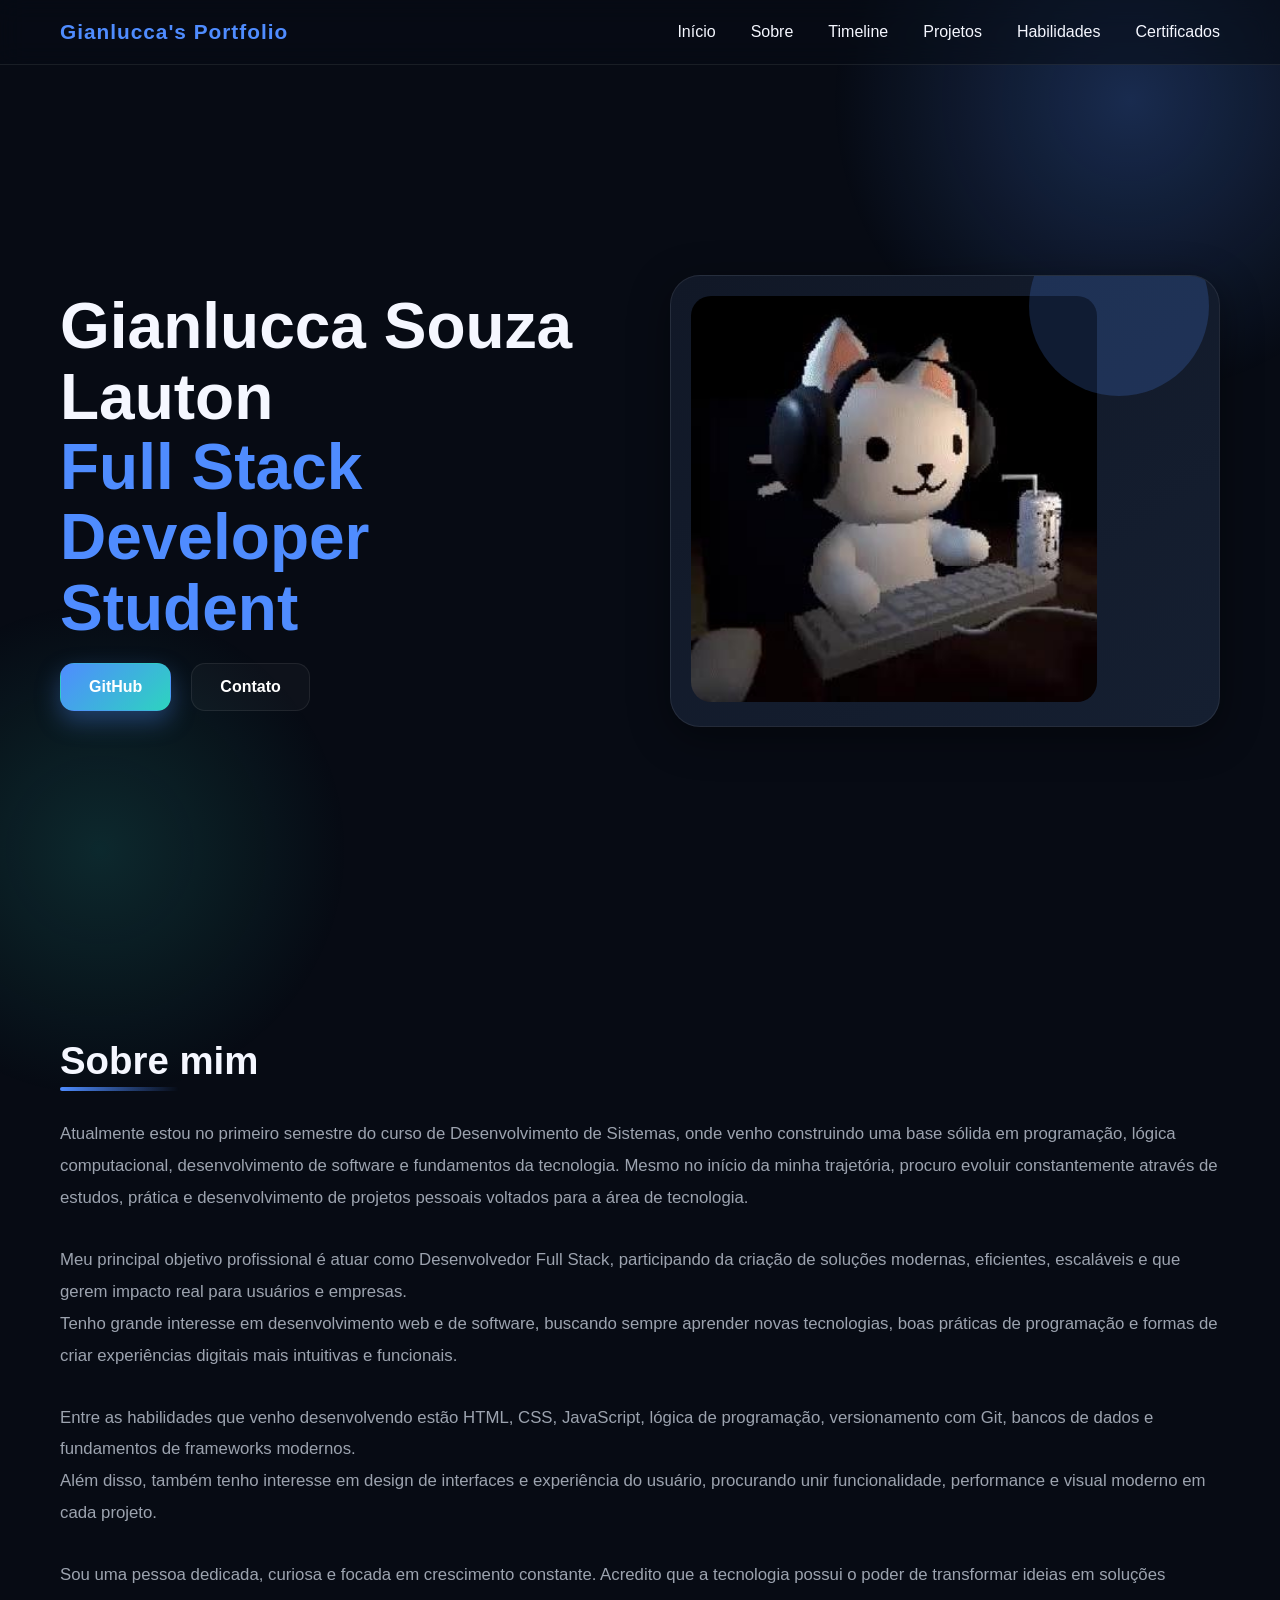
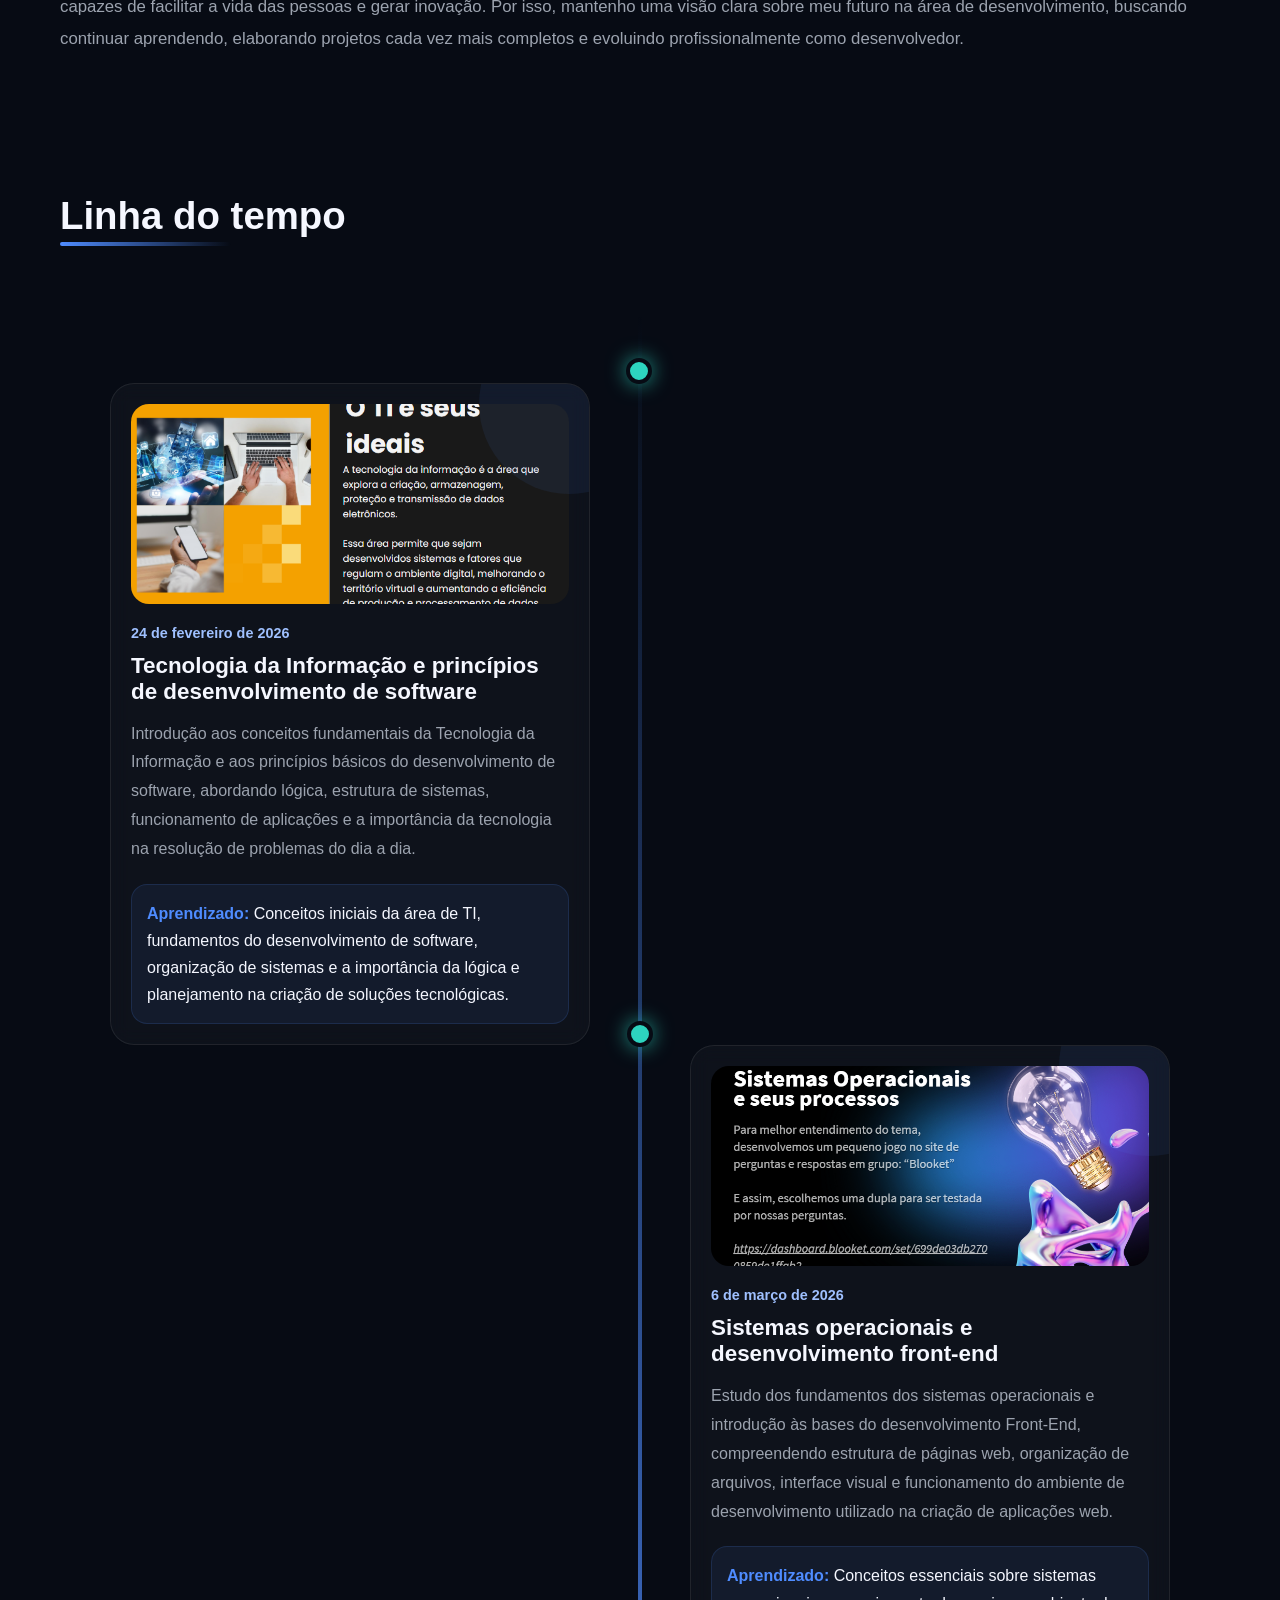
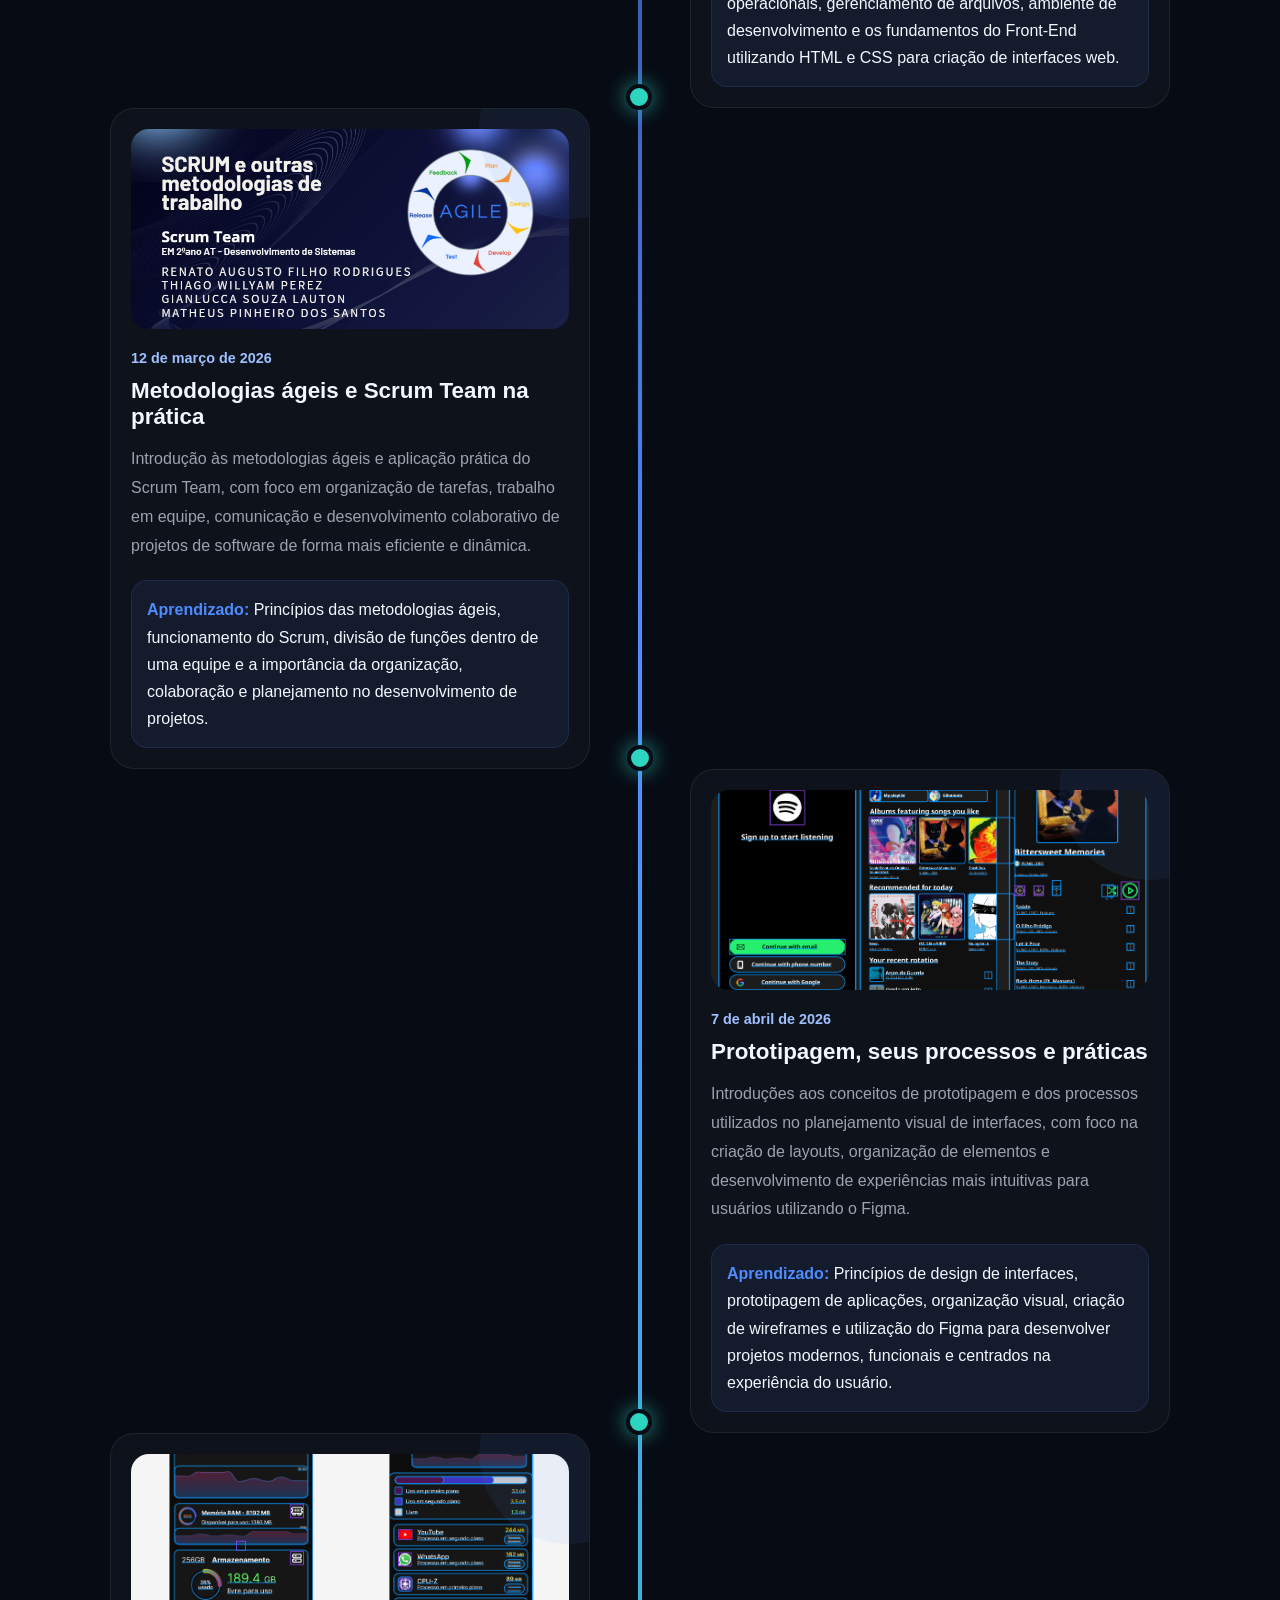
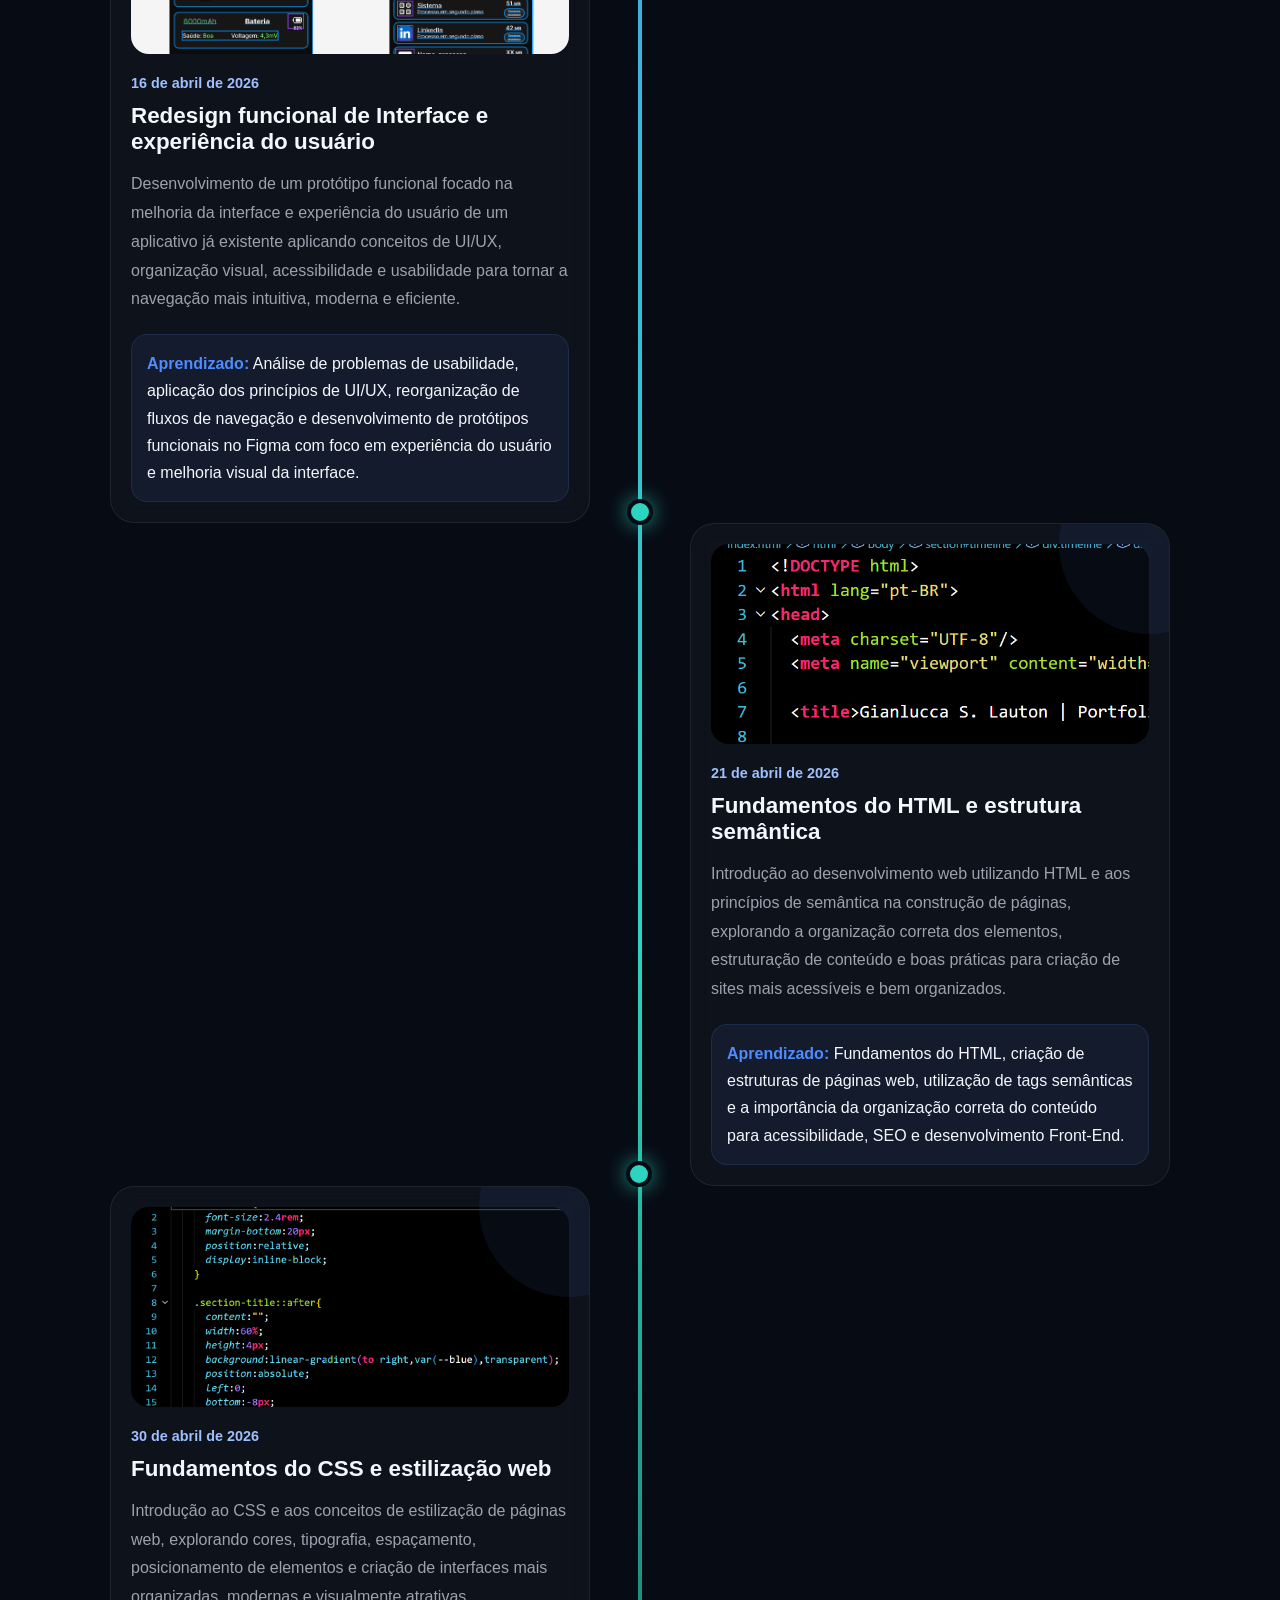
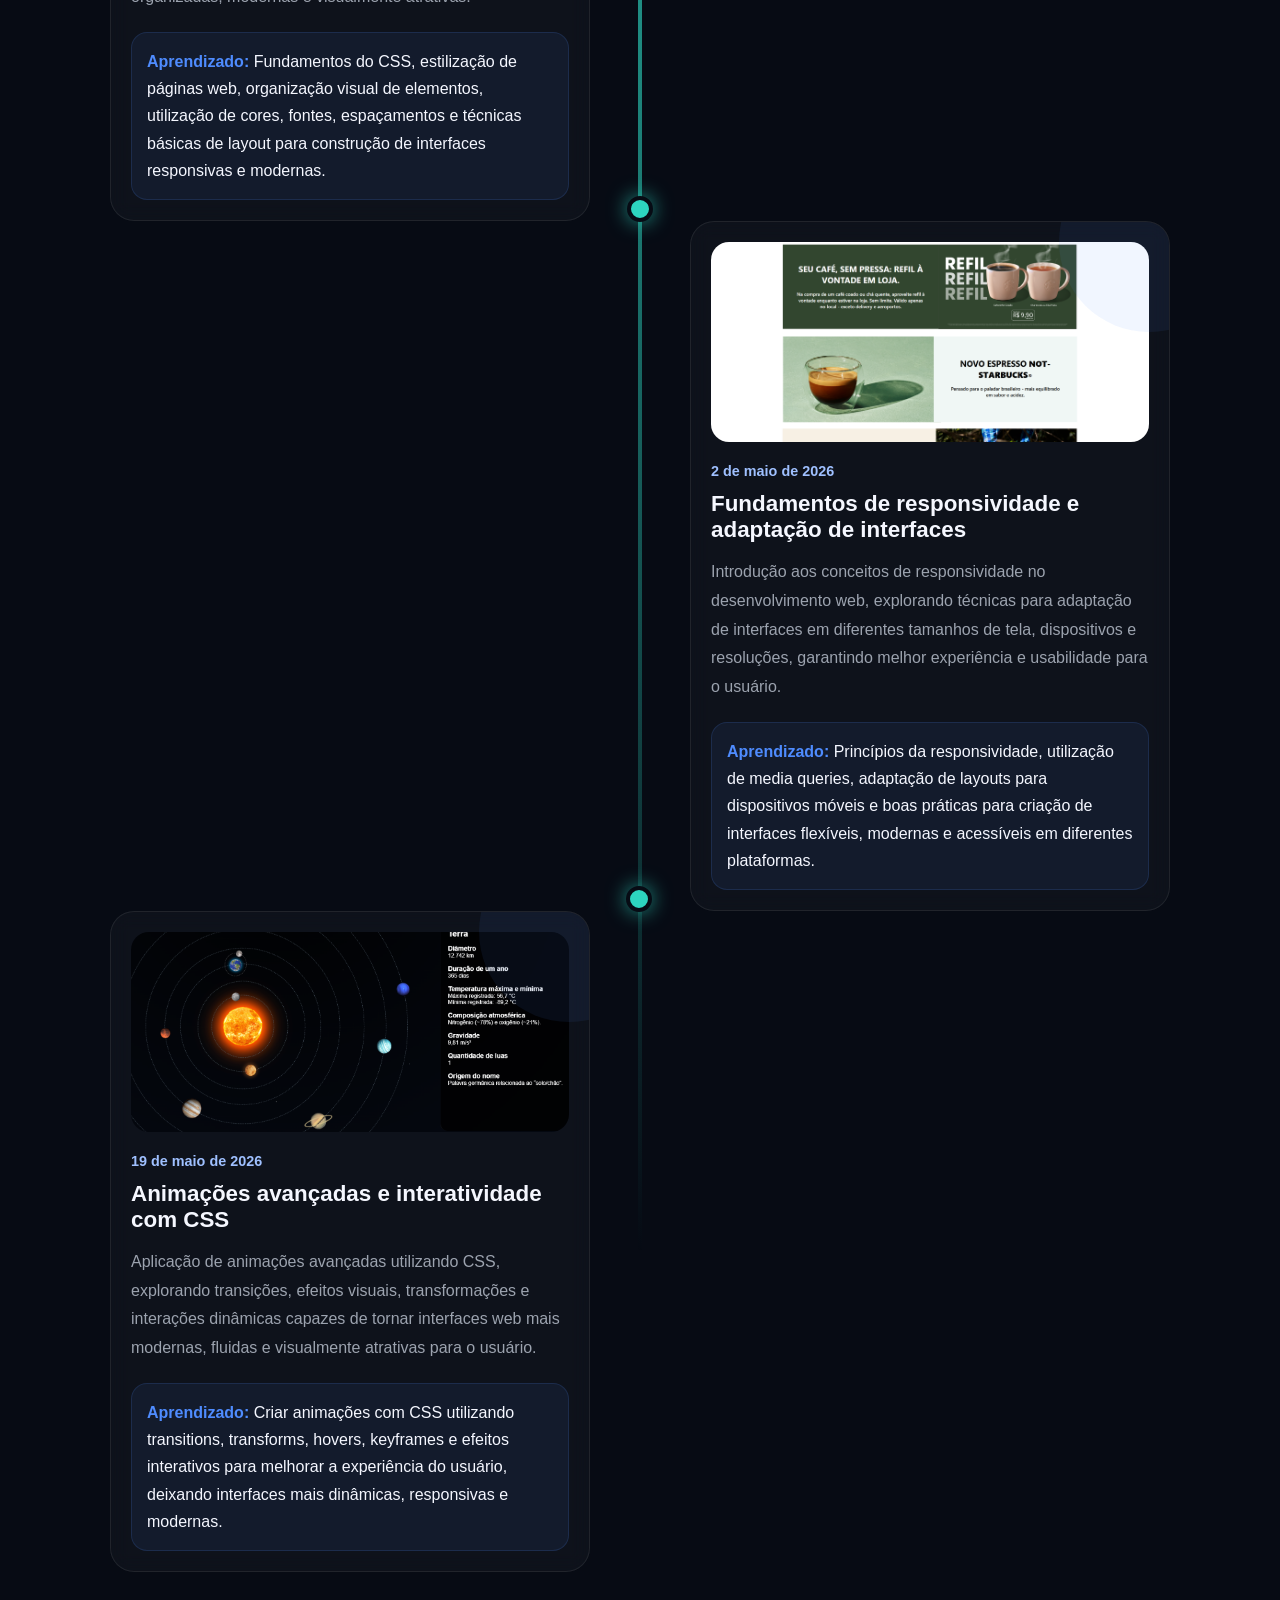
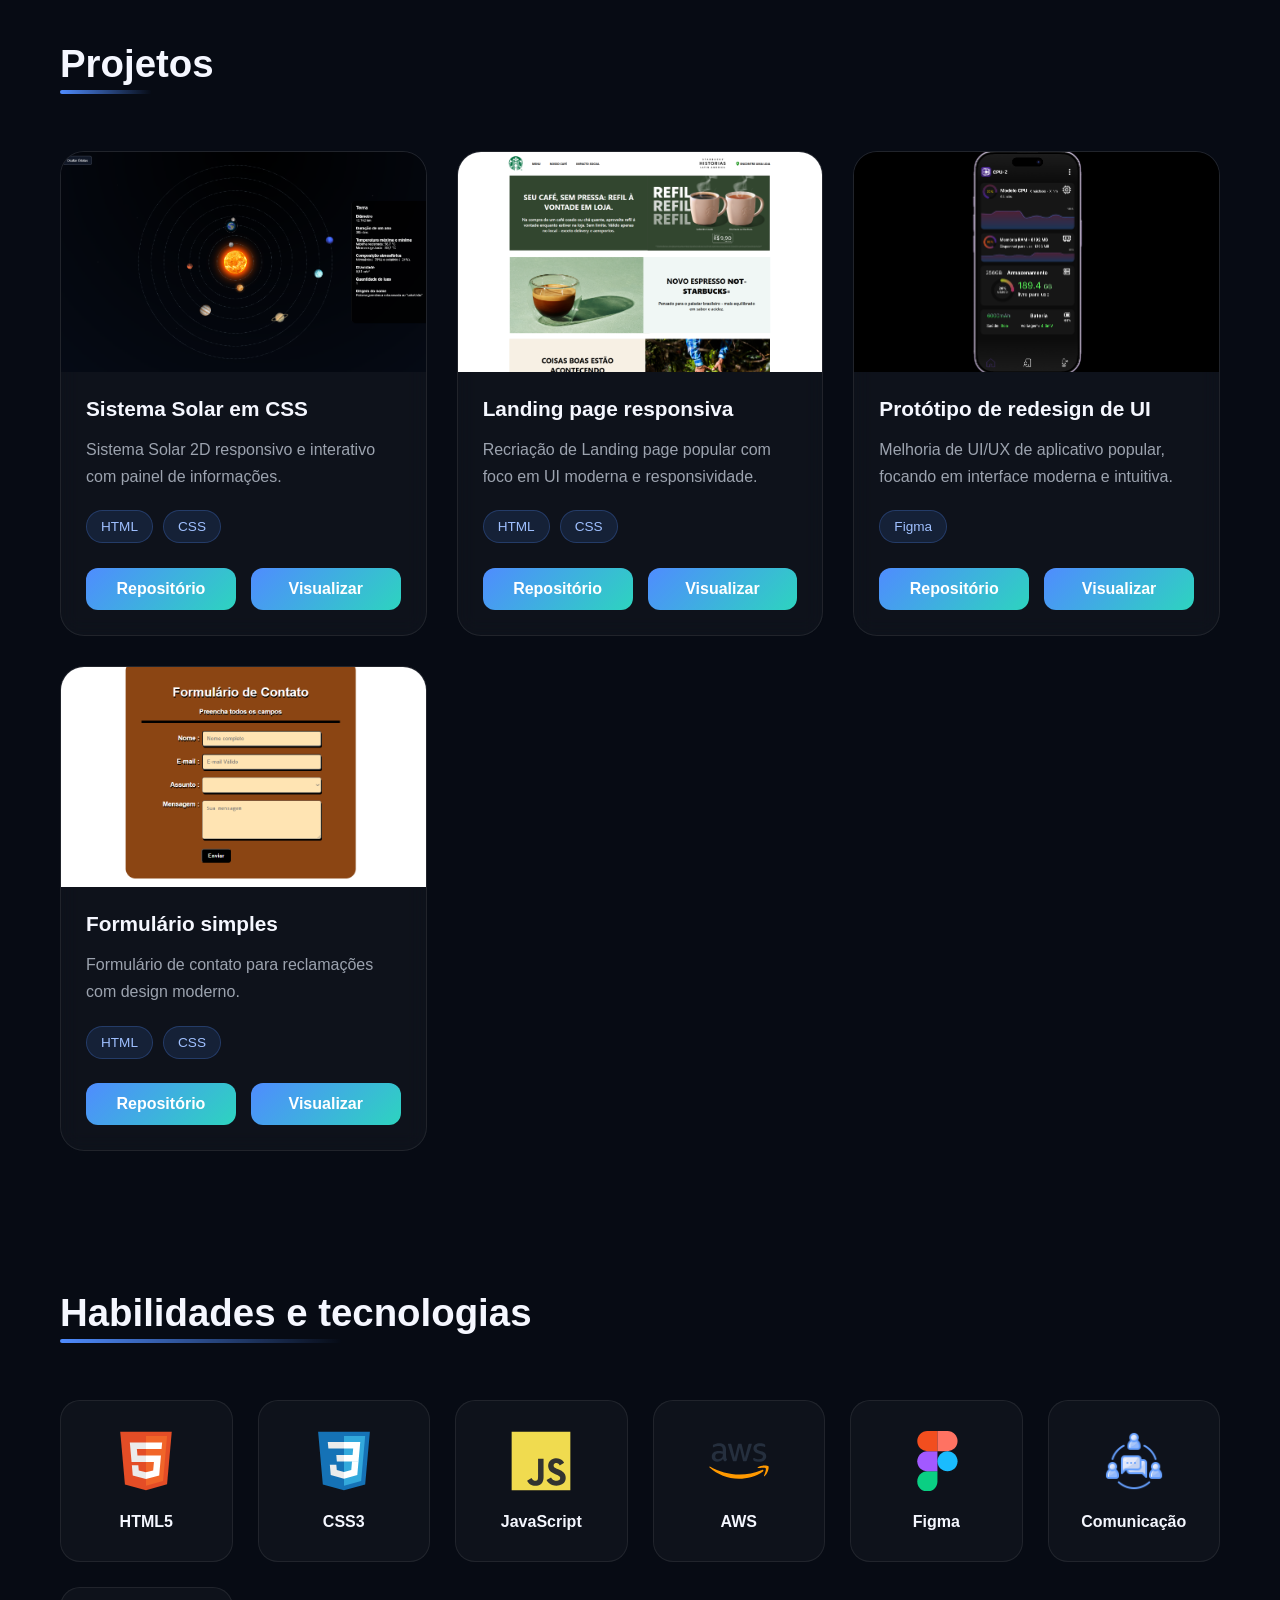
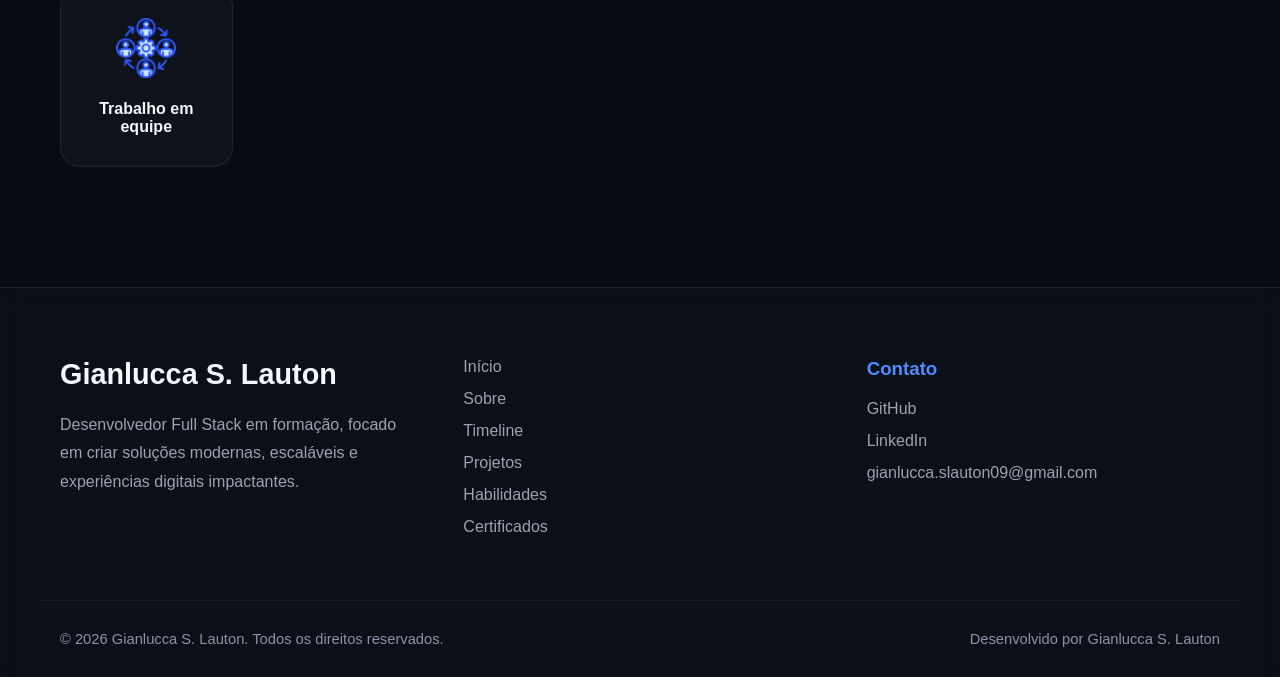
==== commit 5c50c986: "Change greeting from 'Hello World' to 'Goodbye World'" ====
--- a/index.html
+++ b/index.html
@@ -415,7 +415,7 @@
         </span>
 
         <h3>
-          Animações avançadas e Interatividade com CSS
+          Animações avançadas e interatividade com CSS
         </h3>
 
         <p>
@@ -696,4 +696,4 @@
 
 
 </body>
-</html>+</html>
